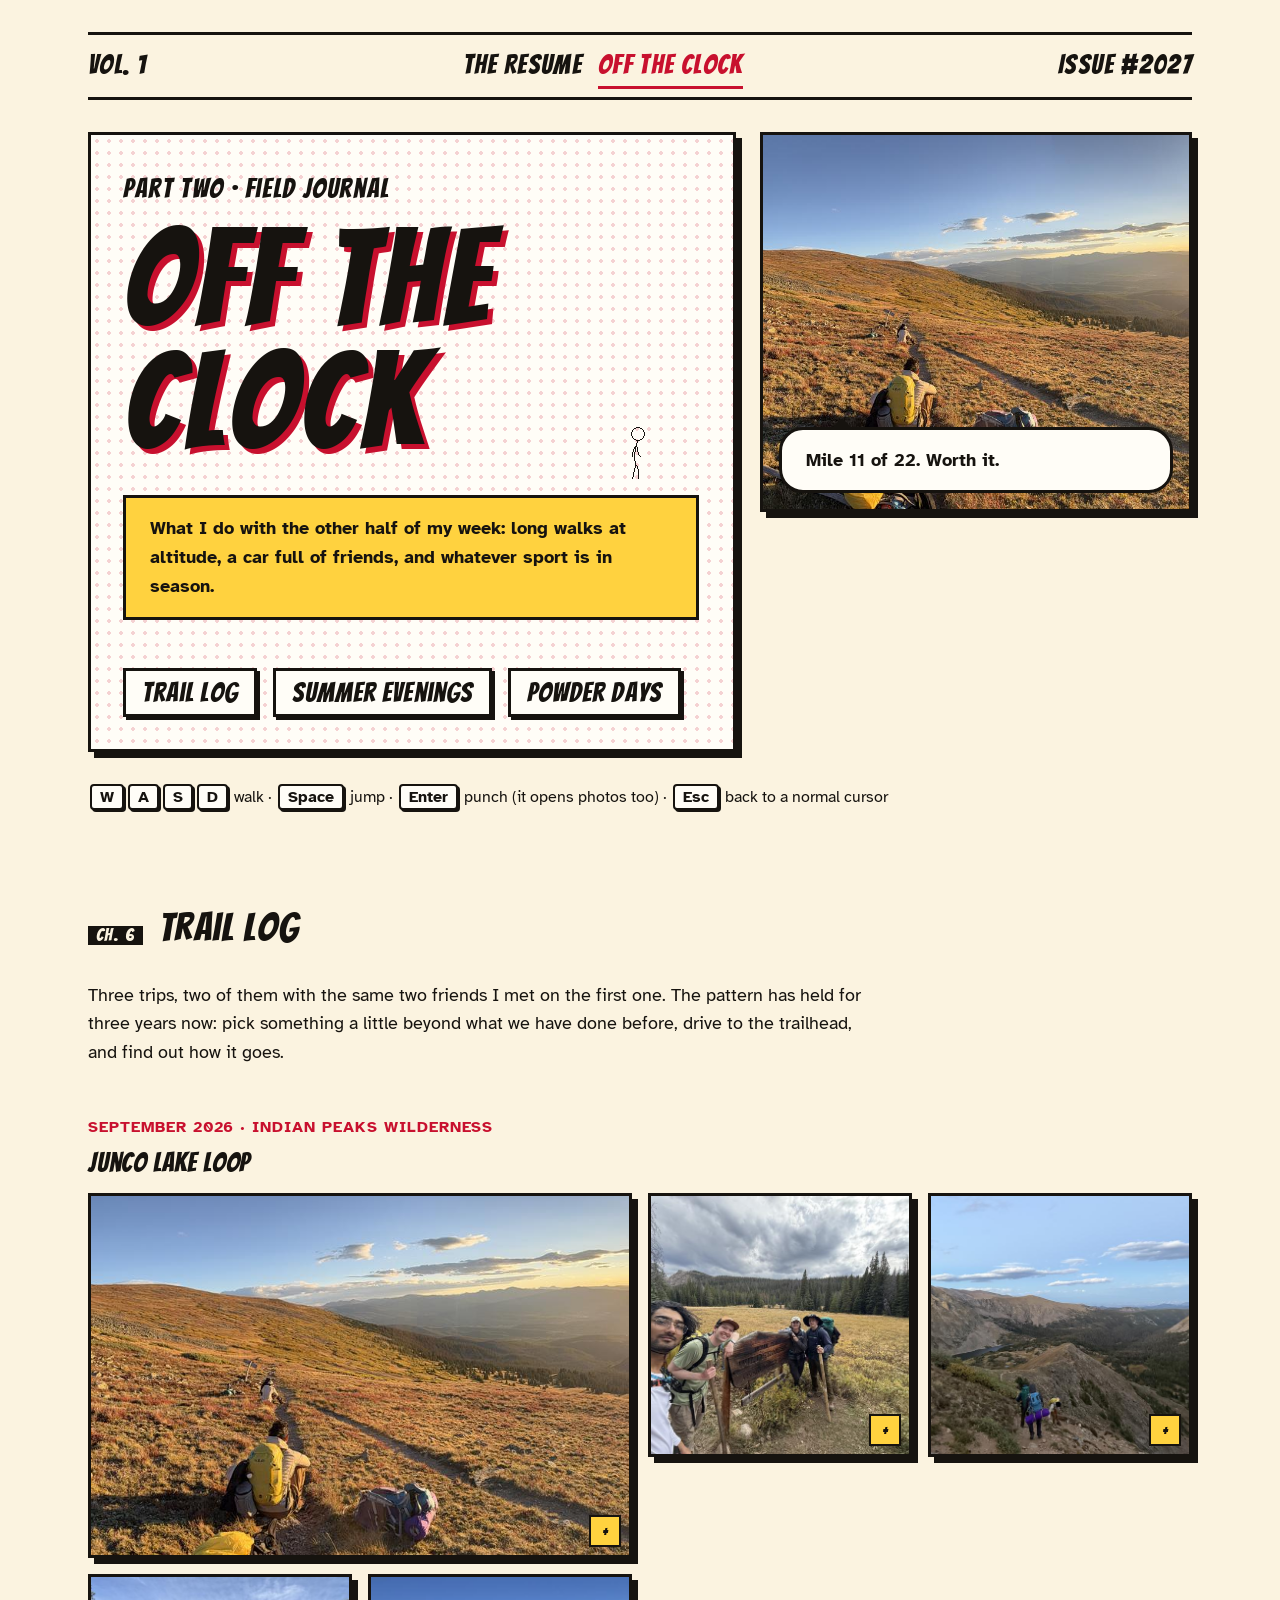
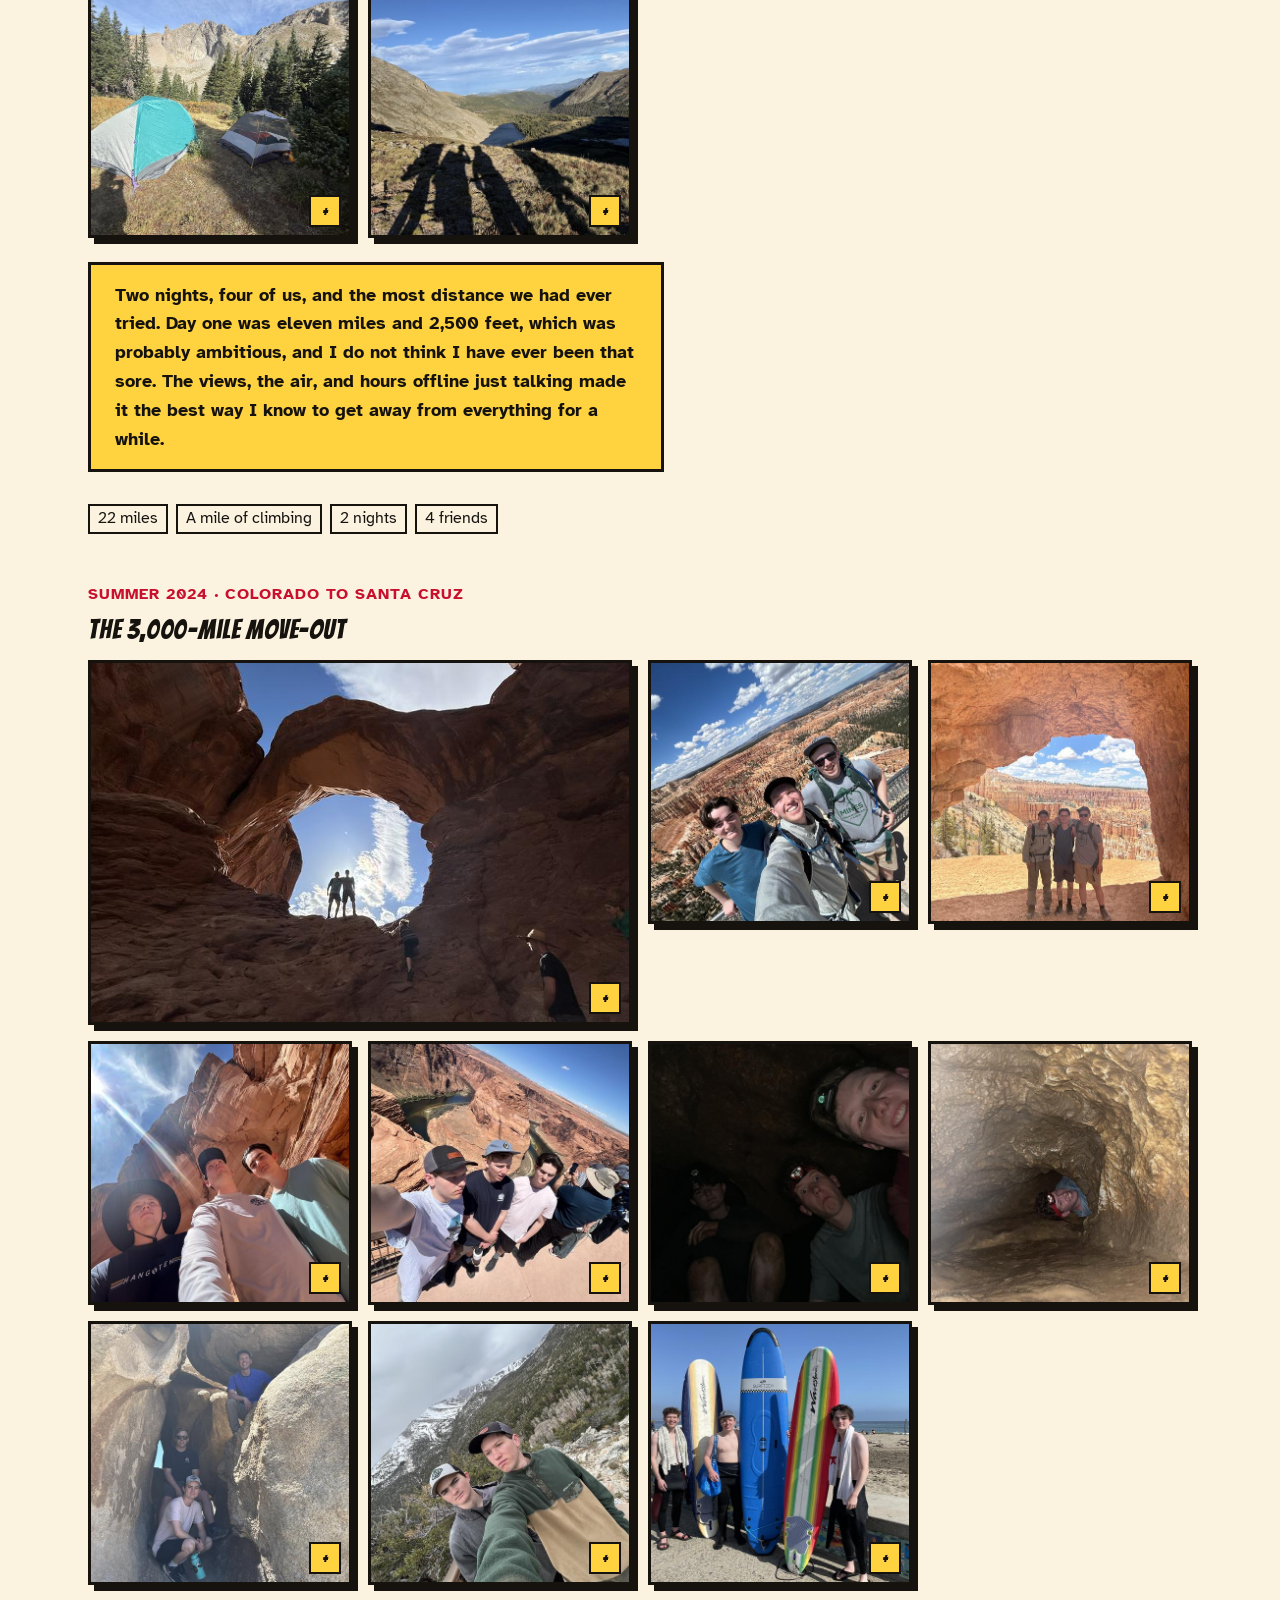
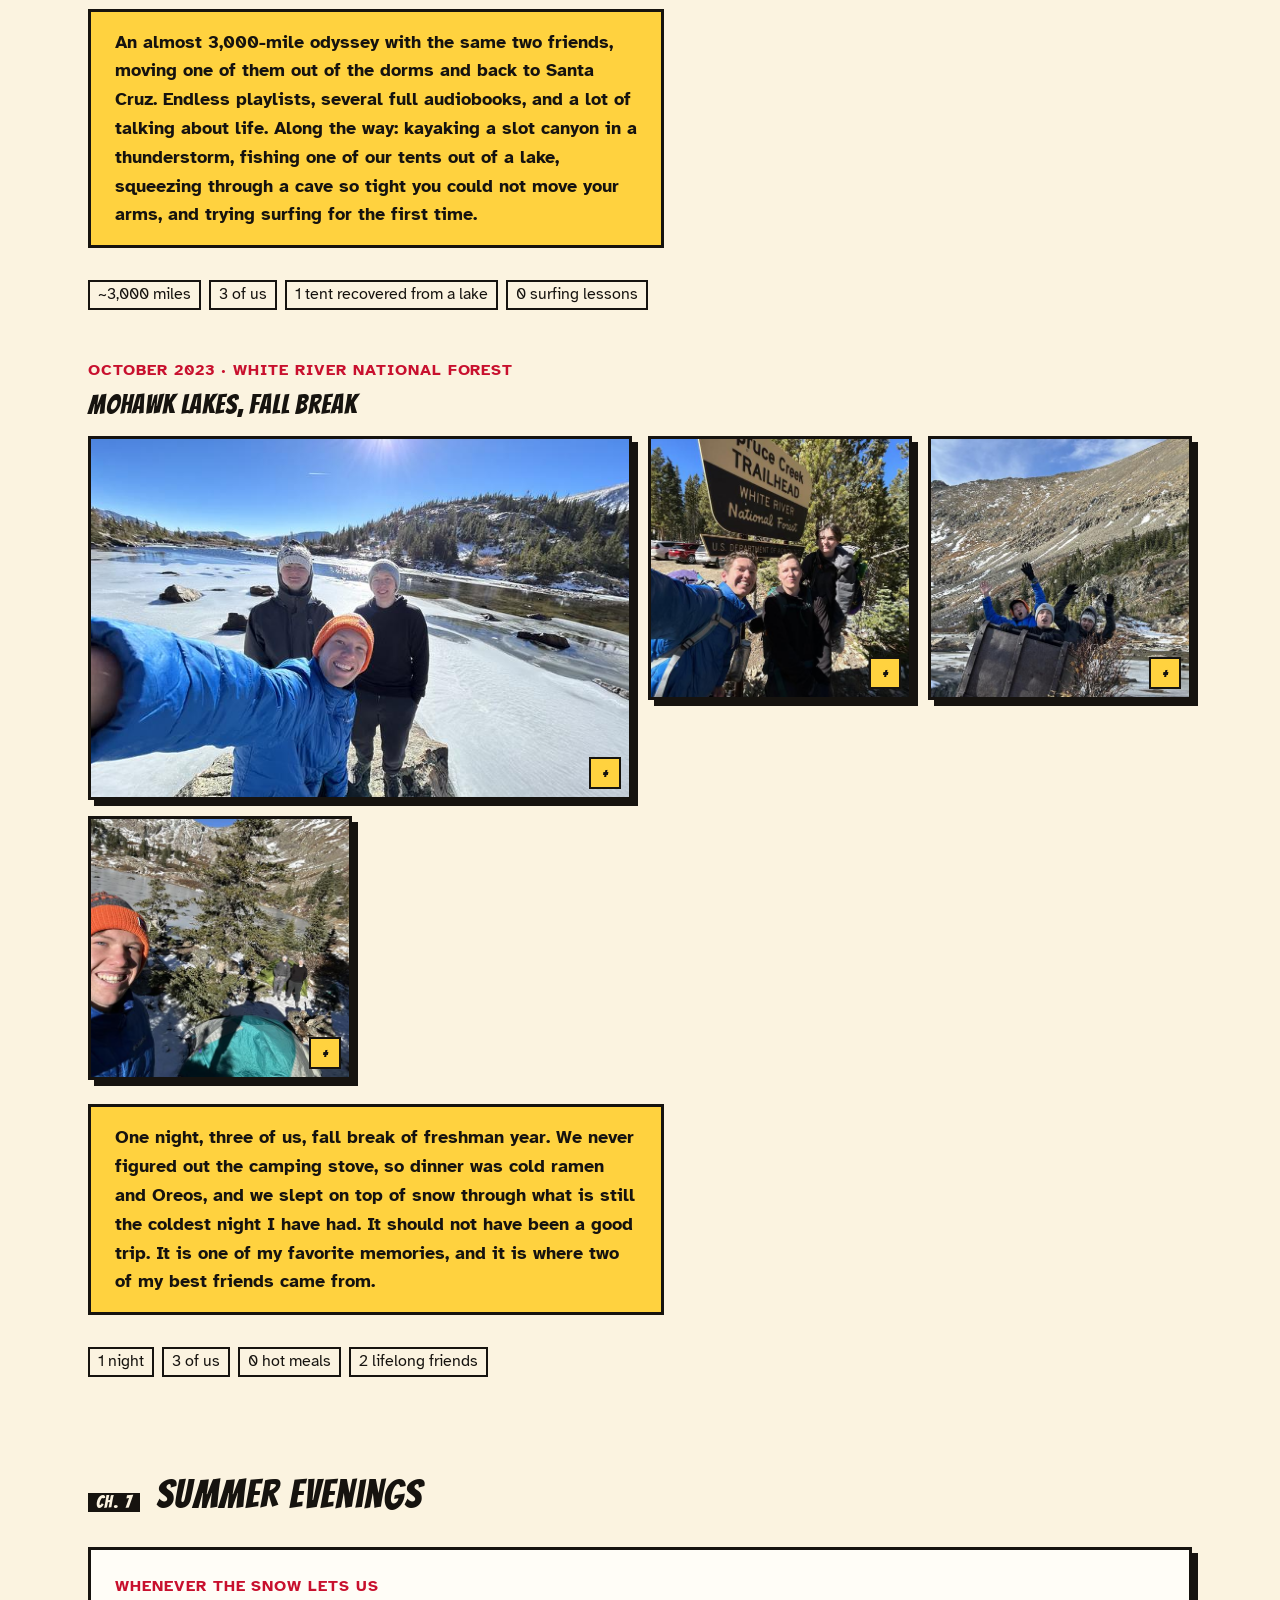
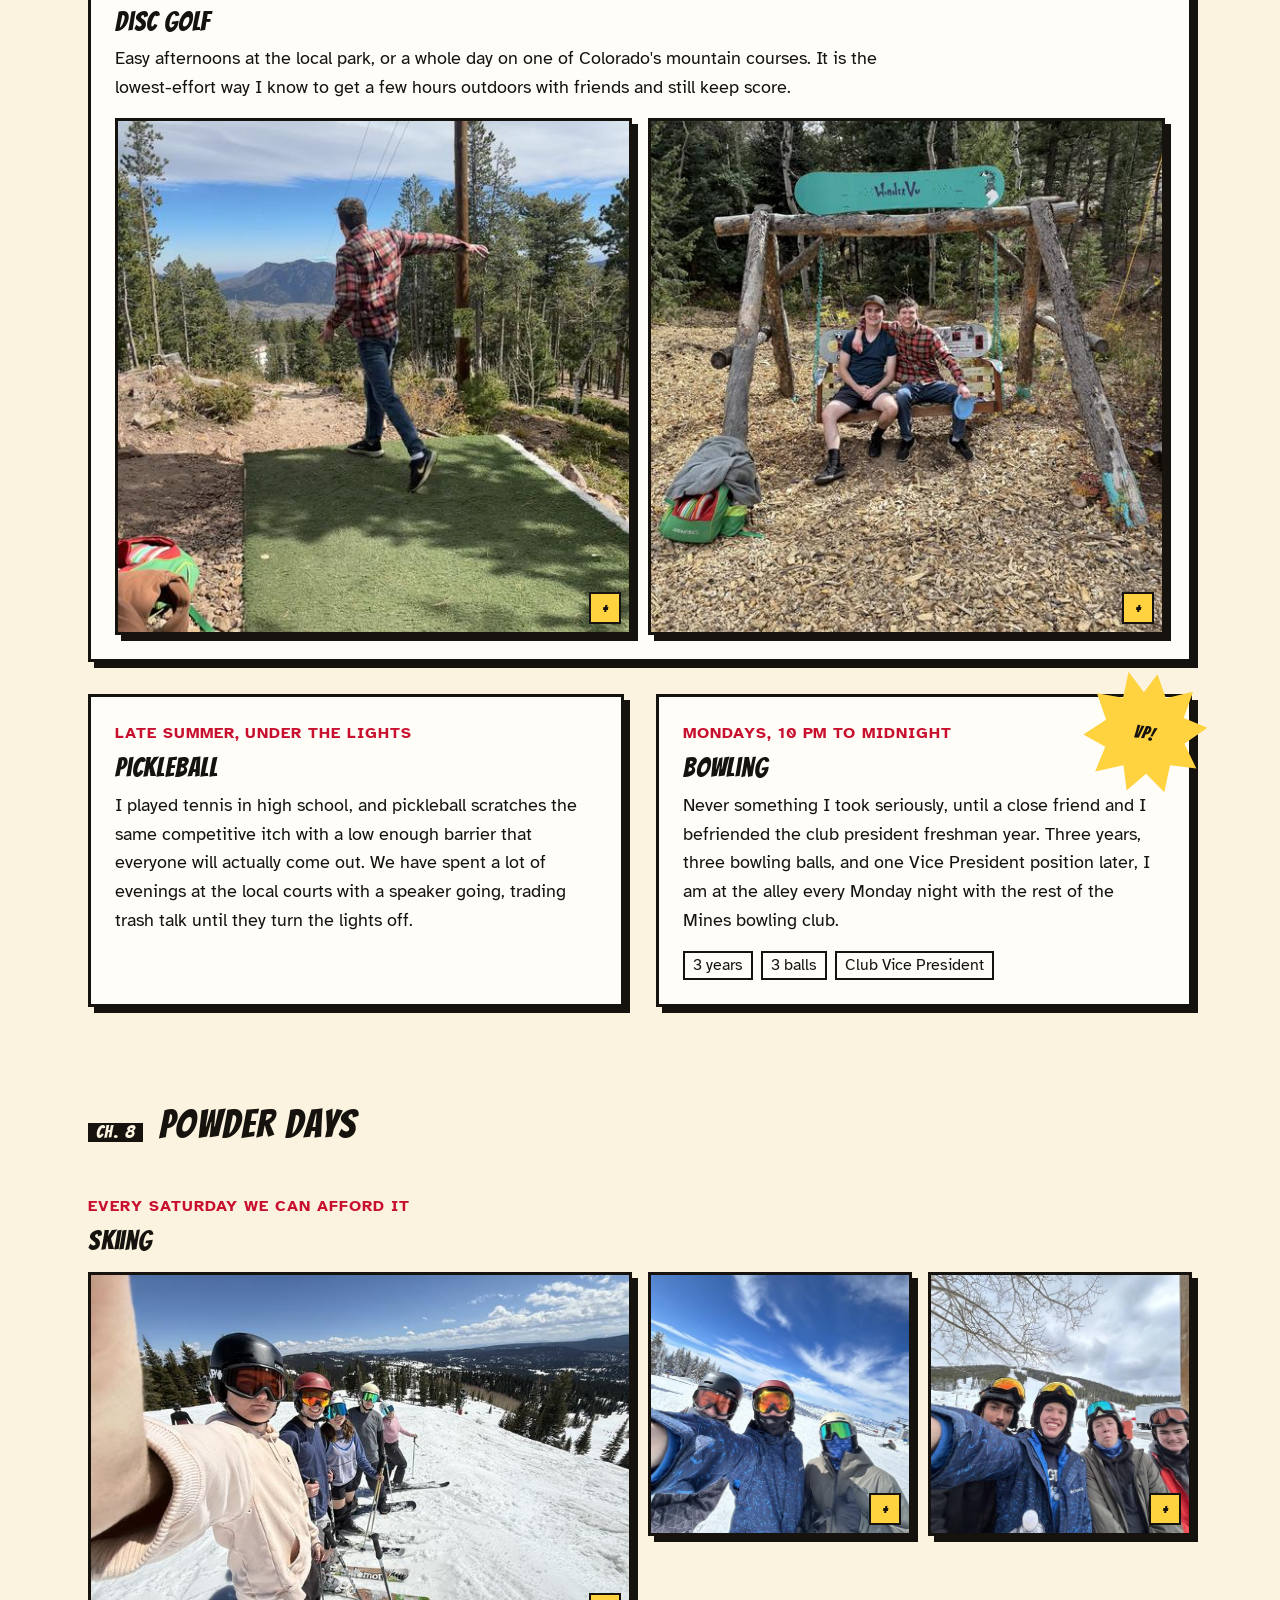
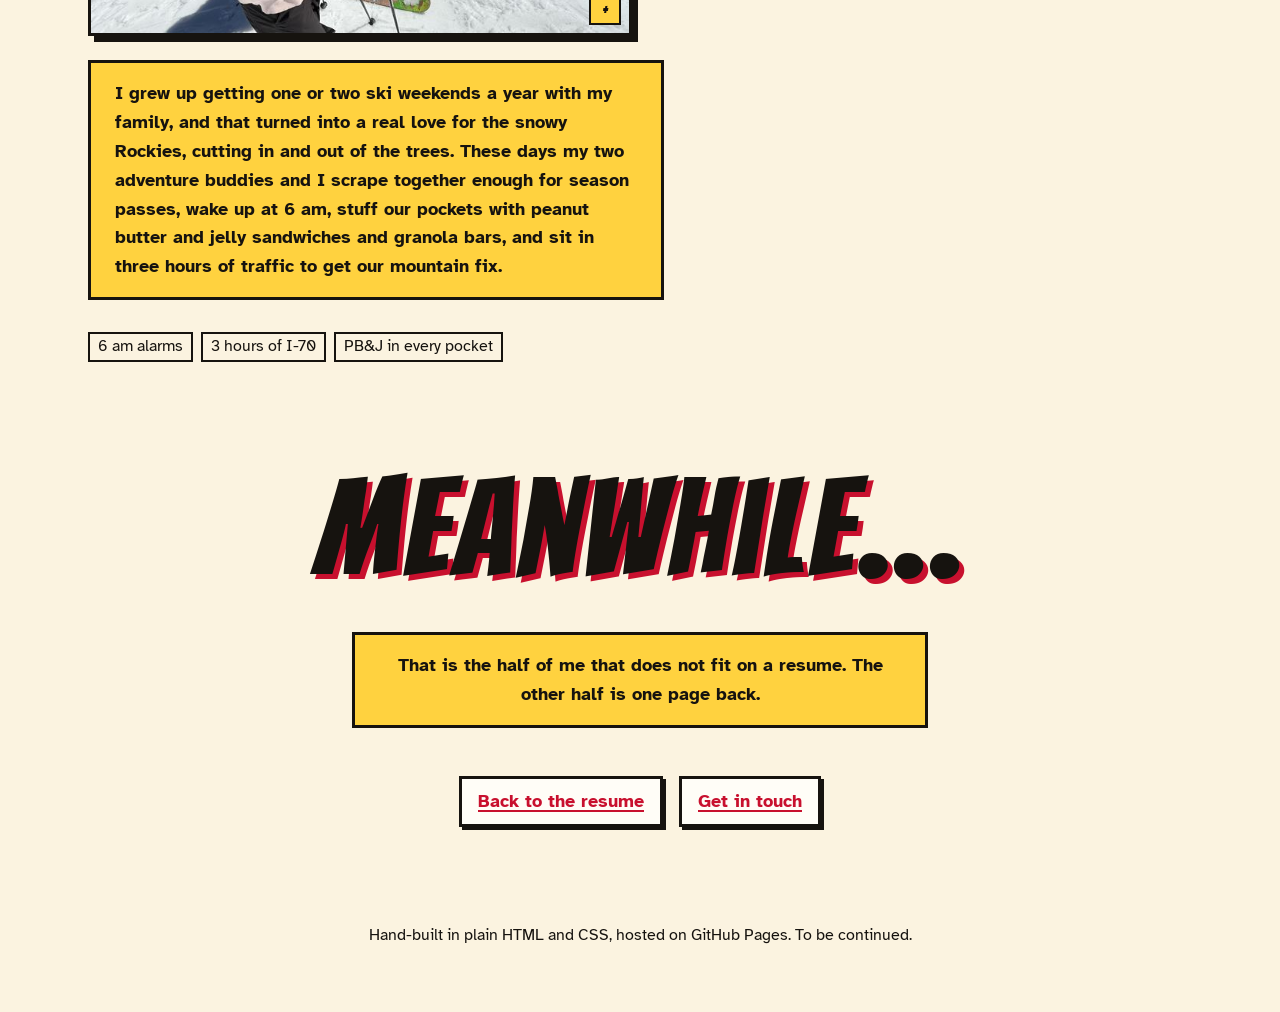
==== adventures.html @ d7478e72 "Add an Off the Clock page for the personal side of the site A second page, adventures.html, built fr" ====
<!doctype html>
<html lang="en">
<head>
  <meta charset="utf-8">
  <meta name="viewport" content="width=device-width, initial-scale=1">
  <title>Off the Clock - Alex McDonald</title>
  <meta name="description" content="The other half of Alex McDonald: backpacking in the Colorado high country, a 3000-mile roadtrip to California, disc golf, pickleball, bowling, and ski Saturdays.">
  <link rel="preconnect" href="https://fonts.googleapis.com">
  <link rel="preconnect" href="https://fonts.gstatic.com" crossorigin>
  <link rel="stylesheet" href="https://fonts.googleapis.com/css2?family=Atkinson+Hyperlegible:ital,wght@0,400;0,700;1,400&family=Bangers&display=swap">
  <link rel="stylesheet" href="style.css">
  <link rel="stylesheet" href="lightbox.css">
  <link rel="stylesheet" href="cursor.css">
</head>
<body>

  <a class="skip" href="#main">Skip to content</a>

  <header class="cover">
    <div class="cover-strip">
      <span>Vol. 1</span>
      <nav class="issue-nav" aria-label="Pages">
        <a href="index.html">The Resume</a>
        <a href="adventures.html" aria-current="page">Off the Clock</a>
      </nav>
      <span>Issue #2027</span>
    </div>

    <div class="cover-grid">
      <div class="panel cover-title halftone">
        <p class="kicker">Part Two &middot; Field Journal</p>
        <h1>Off the<br>Clock</h1>
        <p class="caption">
          What I do with the other half of my week: long walks at altitude,
          a car full of friends, and whatever sport is in season.
        </p>
        <nav aria-label="Sections">
          <ul class="toc">
            <li><a href="#trail-log">Trail Log</a></li>
            <li><a href="#summer">Summer Evenings</a></li>
            <li><a href="#winter">Powder Days</a></li>
          </ul>
        </nav>
      </div>

      <figure class="panel cover-photo natural">
        <img src="img/backpacking-2026/backpacking-sunset-thumb.jpg"
             srcset="img/backpacking-2026/backpacking-sunset-thumb.jpg 700w,
                     img/backpacking-2026/backpacking-sunset.jpg 1600w"
             sizes="(min-width: 52rem) 40vw, 92vw"
             width="700" height="615"
             alt="Backpacks and hikers resting on a golden tundra ridge at sunset, mountain ranges layered into the distance">
        <p class="bubble">Mile 11 of 22. Worth it.</p>
      </figure>
    </div>

    <p class="controls-hint">
      <kbd>W</kbd><kbd>A</kbd><kbd>S</kbd><kbd>D</kbd> walk &middot;
      <kbd>Space</kbd> jump &middot;
      <kbd>Enter</kbd> punch (it opens photos too) &middot;
      <kbd>Esc</kbd> back to a normal cursor
    </p>
  </header>

  <main id="main">

    <section class="chapter" id="trail-log" aria-labelledby="trail-h">
      <h2 id="trail-h"><span class="chapter-no">Ch. 6</span> Trail Log</h2>
      <div class="prose">
        <p>
          Three trips, two of them with the same two friends I met on the first one.
          The pattern has held for three years now: pick something a little beyond what
          we have done before, drive to the trailhead, and find out how it goes.
        </p>
      </div>

      <article class="spread">
        <div class="spread-head">
          <p class="tag">September 2026 &middot; Indian Peaks Wilderness</p>
          <h3>Junco Lake Loop</h3>
        </div>

        <ul class="strip">
          <li class="shot wide">
            <a class="shot-frame" href="img/backpacking-2026/backpacking-sunset.jpg"
               data-caption="Golden hour above treeline, packs off for the first time all day.">
              <img src="img/backpacking-2026/backpacking-sunset-thumb.jpg" width="700" height="615" loading="lazy" decoding="async"
                   alt="Backpacks and hikers resting on a golden tundra ridge at sunset, mountain ranges layered into the distance">
            </a>
          </li>
          <li class="shot">
            <a class="shot-frame" href="img/backpacking-2026/backpacking-sign.jpg"
               data-caption="The whole crew at the wilderness boundary, before the weather caught up with us.">
              <img src="img/backpacking-2026/backpacking-sign-thumb.jpg" width="700" height="525" loading="lazy" decoding="async"
                   alt="Four of us in backpacks grinning beside a wooden Indian Peaks Wilderness sign, a wide meadow and storm clouds behind">
            </a>
          </li>
          <li class="shot">
            <a class="shot-frame" href="img/backpacking-2026/backpacking-trail.jpg"
               data-caption="Dropping off the ridge toward camp, with the lake still a long way down.">
              <img src="img/backpacking-2026/backpacking-trail-thumb.jpg" width="700" height="525" loading="lazy" decoding="async"
                   alt="Three backpackers descending a rocky ridge trail high above a lake, valleys falling away on both sides">
            </a>
          </li>
          <li class="shot">
            <a class="shot-frame" href="img/backpacking-2026/backpacking-tent.jpg"
               data-caption="Camp under the crags. We got the stove working this time.">
              <img src="img/backpacking-2026/backpacking-tent-thumb.jpg" width="700" height="525" loading="lazy" decoding="async"
                   alt="Two tents pitched in a grassy clearing below a jagged granite peak">
            </a>
          </li>
          <li class="shot">
            <a class="shot-frame" href="img/backpacking-2026/backpacking-shadows.jpg"
               data-caption="Early light, long shadows, and a lake to walk around before breakfast.">
              <img src="img/backpacking-2026/backpacking-shadows-thumb.jpg" width="525" height="700" loading="lazy" decoding="async"
                   alt="Two long human shadows stretched across a tundra slope above an alpine lake under a clear blue sky">
            </a>
          </li>
        </ul>

        <p class="caption">
          Two nights, four of us, and the most distance we had ever tried. Day one was
          eleven miles and 2,500 feet, which was probably ambitious, and I do not think
          I have ever been that sore. The views, the air, and hours offline just talking
          made it the best way I know to get away from everything for a while.
        </p>

        <ul class="chips" aria-label="Trip stats">
          <li>22 miles</li><li>A mile of climbing</li><li>2 nights</li><li>4 friends</li>
        </ul>
      </article>

      <article class="spread">
        <div class="spread-head">
          <p class="tag">Summer 2024 &middot; Colorado to Santa Cruz</p>
          <h3>The 3,000-Mile Move-Out</h3>
        </div>

        <ul class="strip">
          <li class="shot wide">
            <a class="shot-frame" href="img/roadtrip-2024/arches.jpg"
               data-caption="Double Arch in Arches National Park, with two of us up in the window.">
              <img src="img/roadtrip-2024/arches-thumb.jpg" width="700" height="525" loading="lazy" decoding="async"
                   alt="Two silhouetted figures standing in the opening of Double Arch, framed by towering red sandstone">
            </a>
          </li>
          <li class="shot">
            <a class="shot-frame" href="img/roadtrip-2024/bryce-canyon.jpg"
               data-caption="The Bryce Canyon rim, hoodoos all the way to the horizon.">
              <img src="img/roadtrip-2024/bryce-canyon-thumb.jpg" width="525" height="700" loading="lazy" decoding="async"
                   alt="Three of us on the Bryce Canyon rim with orange hoodoos and a big cloudy sky behind">
            </a>
          </li>
          <li class="shot">
            <a class="shot-frame" href="img/roadtrip-2024/bryce-canyon-arch.jpg"
               data-caption="A natural window on the way down into the canyon.">
              <img src="img/roadtrip-2024/bryce-canyon-arch-thumb.jpg" width="525" height="700" loading="lazy" decoding="async"
                   alt="Three of us standing under a wide sandstone arch looking out over the hoodoos of Bryce Canyon">
            </a>
          </li>
          <li class="shot">
            <a class="shot-frame" href="img/roadtrip-2024/antelope-canyon.jpg"
               data-caption="Looking straight up out of a slot canyon near Page, Arizona.">
              <img src="img/roadtrip-2024/antelope-canyon-thumb.jpg" width="525" height="700" loading="lazy" decoding="async"
                   alt="Looking up at three of us standing between the narrow red sandstone walls of a slot canyon">
            </a>
          </li>
          <li class="shot">
            <a class="shot-frame" href="img/roadtrip-2024/horshoe-bend.jpg"
               data-caption="Horseshoe Bend. The Colorado River is a long way down.">
              <img src="img/roadtrip-2024/horshoe-bend-thumb.jpg" width="700" height="525" loading="lazy" decoding="async"
                   alt="Three of us at the Horseshoe Bend overlook with the Colorado River curving through red rock far below">
            </a>
          </li>
          <li class="shot">
            <a class="shot-frame" href="img/roadtrip-2024/caving.jpg"
               data-caption="Headlamps on, somewhere in the middle of the tight cave.">
              <img src="img/roadtrip-2024/caving-thumb.jpg" width="700" height="525" loading="lazy" decoding="async"
                   alt="Three of us in headlamps crouched together in a low, dark cave passage">
            </a>
          </li>
          <li class="shot">
            <a class="shot-frame" href="img/roadtrip-2024/caving-head.jpg"
               data-caption="The squeeze: arms pinned, wiggle forward, hope it opens up.">
              <img src="img/roadtrip-2024/caving-head-thumb.jpg" width="525" height="700" loading="lazy" decoding="async"
                   alt="A headlamp-lit face peering out of a narrow hole in a wet, sculpted limestone cave wall">
            </a>
          </li>
          <li class="shot">
            <a class="shot-frame" href="img/roadtrip-2024/joshua-tree.jpg"
               data-caption="Joshua Tree. We found a gap in the boulders and all four fit.">
              <img src="img/roadtrip-2024/joshua-tree-thumb.jpg" width="700" height="525" loading="lazy" decoding="async"
                   alt="Four of us wedged into a narrow gap between giant rounded granite boulders">
            </a>
          </li>
          <li class="shot">
            <a class="shot-frame" href="img/roadtrip-2024/great-basin.jpg"
               data-caption="Great Basin National Park in Nevada, considerably colder than advertised.">
              <img src="img/roadtrip-2024/great-basin-thumb.jpg" width="525" height="700" loading="lazy" decoding="async"
                   alt="Two of us in fleeces on a trail below a snow-streaked peak under heavy grey clouds">
            </a>
          </li>
          <li class="shot">
            <a class="shot-frame" href="img/roadtrip-2024/surfing.jpg"
               data-caption="First time on a surfboard, Santa Cruz. The boards won.">
              <img src="img/roadtrip-2024/surfing-thumb.jpg" width="700" height="525" loading="lazy" decoding="async"
                   alt="Three of us in wetsuits standing with rented surfboards on a Santa Cruz beach">
            </a>
          </li>
        </ul>

        <p class="caption">
          An almost 3,000-mile odyssey with the same two friends, moving one of them out
          of the dorms and back to Santa Cruz. Endless playlists, several full audiobooks,
          and a lot of talking about life. Along the way: kayaking a slot canyon in a
          thunderstorm, fishing one of our tents out of a lake, squeezing through a cave
          so tight you could not move your arms, and trying surfing for the first time.
        </p>

        <ul class="chips" aria-label="Trip stats">
          <li>~3,000 miles</li><li>3 of us</li><li>1 tent recovered from a lake</li><li>0 surfing lessons</li>
        </ul>
      </article>

      <article class="spread">
        <div class="spread-head">
          <p class="tag">October 2023 &middot; White River National Forest</p>
          <h3>Mohawk Lakes, Fall Break</h3>
        </div>

        <ul class="strip">
          <li class="shot wide">
            <a class="shot-frame" href="img/backpacking-2023/backpacking-frozen-lake.jpg"
               data-caption="The lake was already frozen. We were not really ready for that.">
              <img src="img/backpacking-2023/backpacking-frozen-lake-thumb.jpg" width="700" height="525" loading="lazy" decoding="async"
                   alt="Three of us in winter coats and beanies standing on a rock beside a frozen alpine lake in bright sun">
            </a>
          </li>
          <li class="shot">
            <a class="shot-frame" href="img/backpacking-2023/backpacking-sign-old.jpg"
               data-caption="Spruce Creek Trailhead, hour zero of the first trip.">
              <img src="img/backpacking-2023/backpacking-sign-old-thumb.jpg" width="700" height="525" loading="lazy" decoding="async"
                   alt="Three of us with packs under the Spruce Creek Trailhead sign in White River National Forest">
            </a>
          </li>
          <li class="shot">
            <a class="shot-frame" href="img/backpacking-2023/backpacking-minecart.jpg"
               data-caption="An old mining cart left on the hillside, too good to walk past.">
              <img src="img/backpacking-2023/backpacking-minecart-thumb.jpg" width="700" height="525" loading="lazy" decoding="async"
                   alt="Three of us piled into an old rusted mining cart with our arms in the air, a snow-dusted mountainside behind">
            </a>
          </li>
          <li class="shot">
            <a class="shot-frame" href="img/backpacking-2023/backpacking-tent-old.jpg"
               data-caption="Camp, pitched on snow. Coldest night of my life, and one of my favorite memories.">
              <img src="img/backpacking-2023/backpacking-tent-old-thumb.jpg" width="700" height="525" loading="lazy" decoding="async"
                   alt="Selfie above our green tent beside a partly frozen lake, two friends standing on the snowy shore">
            </a>
          </li>
        </ul>

        <p class="caption">
          One night, three of us, fall break of freshman year. We never figured out the
          camping stove, so dinner was cold ramen and Oreos, and we slept on top of snow
          through what is still the coldest night I have had. It should not have been a
          good trip. It is one of my favorite memories, and it is where two of my best
          friends came from.
        </p>

        <ul class="chips" aria-label="Trip stats">
          <li>1 night</li><li>3 of us</li><li>0 hot meals</li><li>2 lifelong friends</li>
        </ul>
      </article>
    </section>

    <section class="chapter" id="summer" aria-labelledby="summer-h">
      <h2 id="summer-h"><span class="chapter-no">Ch. 7</span> Summer Evenings</h2>

      <div class="panels">

        <article class="panel wide">
          <p class="tag">Whenever the snow lets us</p>
          <h3>Disc Golf</h3>
          <p>
            Easy afternoons at the local park, or a whole day on one of Colorado's
            mountain courses. It is the lowest-effort way I know to get a few hours
            outdoors with friends and still keep score.
          </p>
          <ul class="strip two">
            <li class="shot">
              <a class="shot-frame" href="img/disc-golf/disc-golf-throw.jpg"
                 data-caption="Teeing off at a mountain course with the whole valley in front of you.">
                <img src="img/disc-golf/disc-golf-throw-thumb.jpg" width="525" height="700" loading="lazy" decoding="async"
                     alt="Mid-throw on a mountain disc golf tee pad, pines and a distant peak beyond">
              </a>
            </li>
            <li class="shot">
              <a class="shot-frame" href="img/disc-golf/disc-golf-cam.jpg"
                 data-caption="The swing at Wander Vu, which is an excellent place to lose a disc.">
                <img src="img/disc-golf/disc-golf-cam-thumb.jpg" width="525" height="700" loading="lazy" decoding="async"
                     alt="Two of us sitting on a log swing under a snowboard sign reading Wander Vu, discs in hand">
              </a>
            </li>
          </ul>
        </article>

        <article class="panel">
          <p class="tag">Late summer, under the lights</p>
          <h3>Pickleball</h3>
          <p>
            I played tennis in high school, and pickleball scratches the same competitive
            itch with a low enough barrier that everyone will actually come out. We have
            spent a lot of evenings at the local courts with a speaker going, trading trash
            talk until they turn the lights off.
          </p>
        </article>

        <article class="panel">
          <span class="burst" aria-hidden="true">VP!</span>
          <p class="tag">Mondays, 10 pm to midnight</p>
          <h3>Bowling</h3>
          <p>
            Never something I took seriously, until a close friend and I befriended the
            club president freshman year. Three years, three bowling balls, and one Vice
            President position later, I am at the alley every Monday night with the rest
            of the Mines bowling club.
          </p>
          <ul class="chips" aria-label="Bowling stats">
            <li>3 years</li><li>3 balls</li><li>Club Vice President</li>
          </ul>
        </article>

      </div>
    </section>

    <section class="chapter" id="winter" aria-labelledby="winter-h">
      <h2 id="winter-h"><span class="chapter-no">Ch. 8</span> Powder Days</h2>

      <article class="spread">
        <div class="spread-head">
          <p class="tag">Every Saturday we can afford it</p>
          <h3>Skiing</h3>
        </div>

        <ul class="strip">
          <li class="shot wide">
            <a class="shot-frame" href="img/skiing/skiing-steamboat.jpg"
               data-caption="Steamboat, top of the mountain, everyone still upright.">
              <img src="img/skiing/skiing-steamboat-thumb.jpg" width="700" height="525" loading="lazy" decoding="async"
                   alt="Six of us lined up on skis and snowboards at the top of a wide sunlit slope at Steamboat">
            </a>
          </li>
          <li class="shot">
            <a class="shot-frame" href="img/skiing/skiing-helmets.jpg"
               data-caption="Bluebird day, goggles down, nothing to complain about.">
              <img src="img/skiing/skiing-helmets-thumb.jpg" width="700" height="525" loading="lazy" decoding="async"
                   alt="Three of us in helmets and goggles at the top of a run under a bright blue sky">
            </a>
          </li>
          <li class="shot">
            <a class="shot-frame" href="img/skiing/skiing.jpg"
               data-caption="Base area, grey sky, three hours of I-70 already behind us.">
              <img src="img/skiing/skiing-thumb.jpg" width="700" height="525" loading="lazy" decoding="async"
                   alt="Four of us in helmets and goggles at the base of the mountain on an overcast day">
            </a>
          </li>
        </ul>

        <p class="caption">
          I grew up getting one or two ski weekends a year with my family, and that turned
          into a real love for the snowy Rockies, cutting in and out of the trees. These
          days my two adventure buddies and I scrape together enough for season passes,
          wake up at 6 am, stuff our pockets with peanut butter and jelly sandwiches and
          granola bars, and sit in three hours of traffic to get our mountain fix.
        </p>

        <ul class="chips" aria-label="Skiing stats">
          <li>6 am alarms</li><li>3 hours of I-70</li><li>PB&amp;J in every pocket</li>
        </ul>
      </article>
    </section>

    <section class="chapter finale" aria-labelledby="back-h">
      <h2 id="back-h">Meanwhile&hellip;</h2>
      <p class="caption">
        That is the half of me that does not fit on a resume. The other half is
        one page back.
      </p>
      <ul class="contact">
        <li><a href="index.html">Back to the resume</a></li>
        <li><a href="index.html#contact">Get in touch</a></li>
      </ul>
    </section>

  </main>

  <footer class="colophon">
    <p>Hand-built in plain HTML and CSS, hosted on GitHub Pages. To be continued.</p>
  </footer>

  <script src="lightbox.js" defer></script>
  <script src="cursor.js" defer></script>

</body>
</html>
---- style.css ----
/* Comic-book issue with game-flavored chapter names.
   Two typefaces: Bangers (display) and Atkinson Hyperlegible (body).
   Palette: paper, ink, one red accent, plus caption yellow for narration boxes.
   Spacing only from 8/16/24/32/48/64/96px. */

:root {
  color-scheme: light dark;

  --paper: #fbf3e0;
  --panel: #fffdf7;
  --ink: #16130f;
  --accent: #c8102e;
  --caption: #ffd23f;
  --caption-ink: #16130f;
  --dot: rgb(200 16 46 / 0.18);

  --display: "Bangers", "Impact", sans-serif;
  --body: "Atkinson Hyperlegible", system-ui, "Segoe UI", sans-serif;

  /* Type scale, ratio 1.5 from an 18px base. */
  --fs-sm: 1rem;
  --fs-base: 1.125rem;
  --fs-h3: 1.6875rem;
  --fs-h2: 2.53rem;
  --fs-h1: clamp(3.8rem, 13vw, 8.5rem);

  --stroke: 3px solid var(--ink);
  --drop: 6px 6px 0 var(--ink);
}

@media (prefers-color-scheme: dark) {
  :root {
    --paper: #15131a;
    --panel: #201d27;
    --ink: #f4ecd8;
    --accent: #ff7a6b;
    --dot: rgb(255 122 107 / 0.16);
  }
}

*,
*::before,
*::after {
  box-sizing: border-box;
}

body {
  margin: 0;
  background: var(--paper);
  color: var(--ink);
  font-family: var(--body);
  font-size: var(--fs-base);
  line-height: 1.6;

  /* The stickman is tinted from this, so it always matches the ink. */
  --stickman-ink: var(--ink);
}

img {
  display: block;
  max-width: 100%;
  height: auto;
}

a {
  color: var(--accent);
  text-underline-offset: 3px;
  text-decoration-thickness: 2px;
}

a:hover {
  text-decoration-thickness: 4px;
}

:focus-visible {
  outline: 3px solid var(--accent);
  outline-offset: 3px;
}

h1, h2, h3 {
  font-family: var(--display);
  font-weight: 400;
  letter-spacing: 0.03em;
  line-height: 1.05;
  margin: 0;
}

p {
  margin: 0 0 16px;
}

.skip {
  position: absolute;
  left: 16px;
  top: -64px;
  padding: 8px 16px;
  background: var(--caption);
  color: var(--caption-ink);
  border: var(--stroke);
  z-index: 10;
}

.skip:focus {
  top: 16px;
}

/* ---------- Page frame ---------- */

.cover,
main,
.colophon {
  max-width: 72rem;
  margin: 0 auto;
  padding: 0 24px;
}

/* ---------- Shared comic pieces ---------- */

.panel {
  position: relative;
  background: var(--panel);
  border: var(--stroke);
  box-shadow: var(--drop);
  padding: 24px;
}

.panel > :last-child {
  margin-bottom: 0;
}

.halftone {
  background-image: radial-gradient(var(--dot) 1.6px, transparent 1.8px);
  background-size: 12px 12px;
}

/* Narration box: always yellow with dark text, in both themes. */
.caption {
  display: inline-block;
  max-width: 48ch;
  background: var(--caption);
  color: var(--caption-ink);
  border: var(--stroke);
  padding: 16px 24px;
  font-weight: 700;
}

.tag {
  font-size: var(--fs-sm);
  font-weight: 700;
  text-transform: uppercase;
  letter-spacing: 0.06em;
  color: var(--accent);
  margin-bottom: 8px;
}

.org {
  font-style: italic;
}

/* ---------- Cover ---------- */

.cover {
  padding-top: 32px;
}

.cover-strip {
  display: flex;
  flex-wrap: wrap;
  justify-content: space-between;
  gap: 8px 24px;
  border-block: var(--stroke);
  padding: 8px 0;
  margin-bottom: 32px;
  font-family: var(--display);
  font-size: var(--fs-h3);
  letter-spacing: 0.05em;
}

/* The masthead doubles as the nav between the two pages of the issue. */
.issue-nav {
  display: flex;
  flex-wrap: wrap;
  gap: 8px 16px;
}

.issue-nav a {
  color: var(--ink);
  text-decoration: none;
  border-bottom: 3px solid transparent;
}

.issue-nav a:hover {
  border-bottom-color: var(--accent);
}

/* The page you are on is the one in red, so the strip always says where
   you are as well as where you can go. */
.issue-nav a[aria-current="page"] {
  color: var(--accent);
  border-bottom-color: var(--accent);
}

.cover-grid {
  display: grid;
  gap: 24px;
}

@media (min-width: 52rem) {
  .cover-grid {
    grid-template-columns: 3fr 2fr;
  }
}

.cover-title {
  padding: 32px;
}

.kicker {
  font-family: var(--display);
  font-size: var(--fs-h3);
  letter-spacing: 0.06em;
  margin-bottom: 8px;
}

h1 {
  font-size: var(--fs-h1);
  line-height: 0.9;
  margin-bottom: 32px;
  text-shadow: 5px 5px 0 var(--accent);
}

.toc {
  list-style: none;
  padding: 0;
  margin: 32px 0 0;
  display: flex;
  flex-wrap: wrap;
  gap: 16px;
}

.toc a {
  display: inline-block;
  padding: 8px 16px;
  background: var(--panel);
  color: var(--ink);
  border: var(--stroke);
  box-shadow: 3px 3px 0 var(--ink);
  font-family: var(--display);
  font-size: var(--fs-h3);
  letter-spacing: 0.04em;
  line-height: 1;
  text-decoration: none;
}

.toc a:hover {
  background: var(--caption);
  color: var(--caption-ink);
}

.cover-photo {
  margin: 0;
  padding: 0;
  overflow: visible;
}

.cover-photo img {
  width: 100%;
  height: 100%;
  object-fit: cover;
  object-position: 50% 30%;
}

/* The headshot is portrait, so cropping it to the height of the title
   panel next to it works. A landscape cover photo would be sliced into
   a narrow strip instead, so that one keeps its own shape and the panel
   ends wherever the photo ends. */
.cover-photo.natural {
  align-self: start;
}

.cover-photo.natural img {
  height: auto;
  object-fit: fill;
}

.bubble {
  position: absolute;
  left: 16px;
  right: 16px;
  bottom: 16px;
  margin: 0;
  background: var(--panel);
  border: var(--stroke);
  border-radius: 24px;
  padding: 16px 24px;
  font-weight: 700;
}

/* Tail of the speech bubble, pointing up at the face. */
.bubble::before {
  content: "";
  position: absolute;
  top: -24px;
  left: 48px;
  border: 12px solid transparent;
  border-bottom-color: var(--ink);
}

.controls-hint {
  display: none;
  margin: 32px 0 0;
  font-size: var(--fs-sm);
}

/* cursor.js adds this class only while the stickman is running. */
html.stickman-active .controls-hint {
  display: block;
}

.bubble-walk {
  display: none;
}

html.stickman-active .bubble-walk {
  display: inline;
}

.off-hint {
  display: none;
}

/* Same conditions cursor.js checks before it starts. Outside them Escape
   does nothing, so the hint would be a false promise. */
@media (pointer: fine) and (prefers-reduced-motion: no-preference) {
  html:not(.stickman-active) .off-hint {
    display: inline;
  }
}

kbd {
  display: inline-block;
  font-family: var(--body);
  font-weight: 700;
  font-size: var(--fs-sm);
  line-height: 1.4;
  padding: 0 8px;
  margin: 0 2px;
  background: var(--panel);
  border: 2px solid var(--ink);
  border-radius: 4px;
  box-shadow: 2px 2px 0 var(--ink);
}

/* ---------- Chapters ---------- */

.chapter {
  padding-top: 96px;
}

h2 {
  font-size: var(--fs-h2);
  margin-bottom: 32px;
  display: flex;
  flex-wrap: wrap;
  align-items: baseline;
  gap: 8px 16px;
}

.chapter-no {
  font-size: var(--fs-base);
  letter-spacing: 0.08em;
  color: var(--paper);
  background: var(--ink);
  padding: 0 8px;
}

h3 {
  font-size: var(--fs-h3);
  margin-bottom: 8px;
}

.prose {
  max-width: 65ch;
}

/* ---------- Quest log panels ---------- */

.panels {
  display: grid;
  gap: 32px;
  grid-template-columns: repeat(auto-fit, minmax(min(100%, 24rem), 1fr));
}

.panels .wide {
  grid-column: 1 / -1;
}

.panels .wide p {
  max-width: 65ch;
}

.chips {
  list-style: none;
  padding: 0;
  margin: 16px 0 0;
  display: flex;
  flex-wrap: wrap;
  gap: 8px;
}

.chips li {
  font-size: var(--fs-sm);
  border: 2px solid var(--ink);
  padding: 0 8px;
}

/* Algo-Bowl win. The only starburst on the page. */
.burst {
  position: absolute;
  top: -24px;
  right: -16px;
  width: 120px;
  height: 120px;
  display: grid;
  place-items: center;
  background: var(--caption);
  color: var(--caption-ink);
  font-family: var(--display);
  font-size: var(--fs-base);
  letter-spacing: 0.04em;
  transform: rotate(12deg);
  clip-path: polygon(
    50% 0%, 61% 18%, 82% 8%, 79% 31%, 100% 35%, 84% 52%, 98% 70%,
    76% 72%, 76% 95%, 58% 83%, 45% 100%, 38% 80%, 16% 90%, 20% 68%,
    0% 62%, 16% 46%, 4% 26%, 26% 25%, 26% 3%, 42% 17%
  );
}

/* ---------- Photo spreads (adventures.html) ----------
   One trip per spread: a heading, a grid of panels, then the narration
   box under it, the way a comic page reads top to bottom. */

.spread {
  margin-top: 48px;
}

.spread-head {
  margin-bottom: 16px;
}

.strip {
  list-style: none;
  margin: 0 0 24px;
  padding: 0;
  display: grid;
  gap: 16px;
  grid-template-columns: repeat(2, 1fr);
}

@media (min-width: 40rem) {
  .strip {
    grid-template-columns: repeat(3, 1fr);
  }
}

@media (min-width: 64rem) {
  .strip {
    grid-template-columns: repeat(4, 1fr);
  }
}

/* A two-photo strip inside a panel never wants three or four columns. */
.strip.two {
  grid-template-columns: repeat(2, 1fr);
}

.shot.wide {
  grid-column: span 2;
}

.shot-frame {
  display: block;
  position: relative;
  border: var(--stroke);
  box-shadow: var(--drop);
  background: var(--panel);
  line-height: 0;
}

/* Square panels for the regular tiles and a wider one for the hero, so
   the grid keeps its lines whether the source photo is portrait or
   landscape. object-fit does the cropping. */
.shot-frame img {
  width: 100%;
  height: 100%;
  aspect-ratio: 1;
  object-fit: cover;
}

.shot.wide .shot-frame img {
  aspect-ratio: 3 / 2;
}

.shot-frame:hover {
  box-shadow: 9px 9px 0 var(--accent);
}

@media (prefers-reduced-motion: no-preference) {
  .shot-frame {
    transition: box-shadow 120ms ease-out, translate 120ms ease-out;
  }

  .shot-frame:hover {
    translate: -3px -3px;
  }
}

/* ---------- Timeline ---------- */

.subhead {
  margin: 48px 0 16px;
}

.subhead:first-of-type {
  margin-top: 0;
}

.timeline {
  list-style: none;
  margin: 0;
  padding: 0 0 0 32px;
  border-left: 3px dashed var(--ink);
  max-width: 65ch;
}

.timeline li {
  position: relative;
  padding-bottom: 24px;
}

.timeline li::before {
  content: "";
  position: absolute;
  left: -43px;
  top: 6px;
  width: 16px;
  height: 16px;
  background: var(--accent);
  border: 3px solid var(--ink);
}

.timeline p {
  margin-bottom: 8px;
}

.when {
  font-size: var(--fs-sm);
  font-weight: 700;
  text-transform: uppercase;
  letter-spacing: 0.06em;
  color: var(--accent);
  margin-bottom: 0;
}

.role {
  font-weight: 700;
}

.role span {
  font-weight: 400;
  font-style: italic;
}

.role span::before {
  content: " · ";
  font-style: normal;
}

/* ---------- Inventory ---------- */

.inventory {
  display: grid;
  gap: 24px;
  grid-template-columns: repeat(auto-fit, minmax(min(100%, 19rem), 1fr));
  margin: 0;
}

.slot {
  border: var(--stroke);
  box-shadow: var(--drop);
  background: var(--panel);
  padding: 16px 24px;
}

.slot dt {
  font-family: var(--display);
  font-size: var(--fs-h3);
  letter-spacing: 0.04em;
  line-height: 1.2;
  margin-bottom: 8px;
}

.slot dd {
  margin: 0;
}

/* ---------- Contact ---------- */

.finale {
  text-align: center;
}

.finale h2 {
  justify-content: center;
  font-size: var(--fs-h1);
  text-shadow: 5px 5px 0 var(--accent);
}

.contact {
  list-style: none;
  padding: 0;
  margin: 32px 0 0;
  display: flex;
  flex-wrap: wrap;
  justify-content: center;
  gap: 16px;
}

.contact a {
  display: inline-block;
  padding: 8px 16px;
  border: var(--stroke);
  box-shadow: 3px 3px 0 var(--ink);
  background: var(--panel);
  font-weight: 700;
  overflow-wrap: anywhere;
}

.next-issue {
  margin: 32px 0 0;
  font-size: var(--fs-sm);
}

.colophon {
  padding-top: 96px;
  padding-bottom: 48px;
  text-align: center;
  font-size: var(--fs-sm);
}

/* ---------- Small screens ---------- */

@media (max-width: 30rem) {
  .panel,
  .cover-title {
    padding: 16px;
  }

  .chapter {
    padding-top: 64px;
  }

  .burst {
    right: -8px;
    width: 88px;
    height: 88px;
  }
}
---- cursor.css ----
/* Stickman custom cursor.
   Self-contained: deleting this file and cursor.js removes the feature
   entirely, and style.css never needs to know it existed. */

/* The class is added by cursor.js only after it has successfully
   initialised, so a script error or a blocked script leaves the normal
   arrow rather than no cursor at all.

   The descendant selector is not optional. `cursor` does inherit, but UA
   stylesheets set `cursor: pointer` on a:any-link and `cursor: text` on
   text inputs and textareas, and a UA rule on the element beats a value
   inherited from an ancestor. Without this, the native pointer reappears
   on exactly the links, buttons, and inputs a real page is made of. */
html.stickman-active,
html.stickman-active * {
  cursor: none !important;
}

#stickman {
  position: fixed;
  left: 0;
  top: 0;
  width: 64px;
  height: 64px;

  /* Never hit-tests itself, so elementFromPoint at the hotspot returns
     the page underneath rather than the cursor. */
  pointer-events: none;

  z-index: 2147483647;
  will-change: transform;

  /* cursor.js overwrites these every frame. The values here are only what
     shows in the instant before the first frame runs. */
  --stickman-sheet: url("StickmanPack/Idle/Thin.png");
  --stickman-sheet-size: 384px 64px;
  --stickman-frame: 0px 0px;

  /* The sheets are one flat opaque shape on transparent pixels, so masking
     by alpha and filling with a colour lets the figure follow the page's
     text colour. style.css sets `color-scheme: light dark`, which flips
     that colour with the OS theme, so a hard-coded black stickman would
     disappear on a dark background. */
  background-color: var(--stickman-ink, currentColor);

  -webkit-mask-image: var(--stickman-sheet);
          mask-image: var(--stickman-sheet);
  -webkit-mask-size: var(--stickman-sheet-size);
          mask-size: var(--stickman-sheet-size);
  -webkit-mask-position: var(--stickman-frame);
          mask-position: var(--stickman-frame);

  /* The default is `repeat`. No frame offset in this feature currently
     tiles into the visible 64x64 box, so this fixes nothing today; it is
     here so that changing a sheet or the display size cannot introduce a
     second copy of the figure at the edge. */
  -webkit-mask-repeat: no-repeat;
          mask-repeat: no-repeat;
}

/* No prefers-reduced-motion block on purpose. cursor.js bails out before
   creating #stickman or adding .stickman-active, so a rule targeting
   either of them could never match. Reduced motion is handled in JS. */
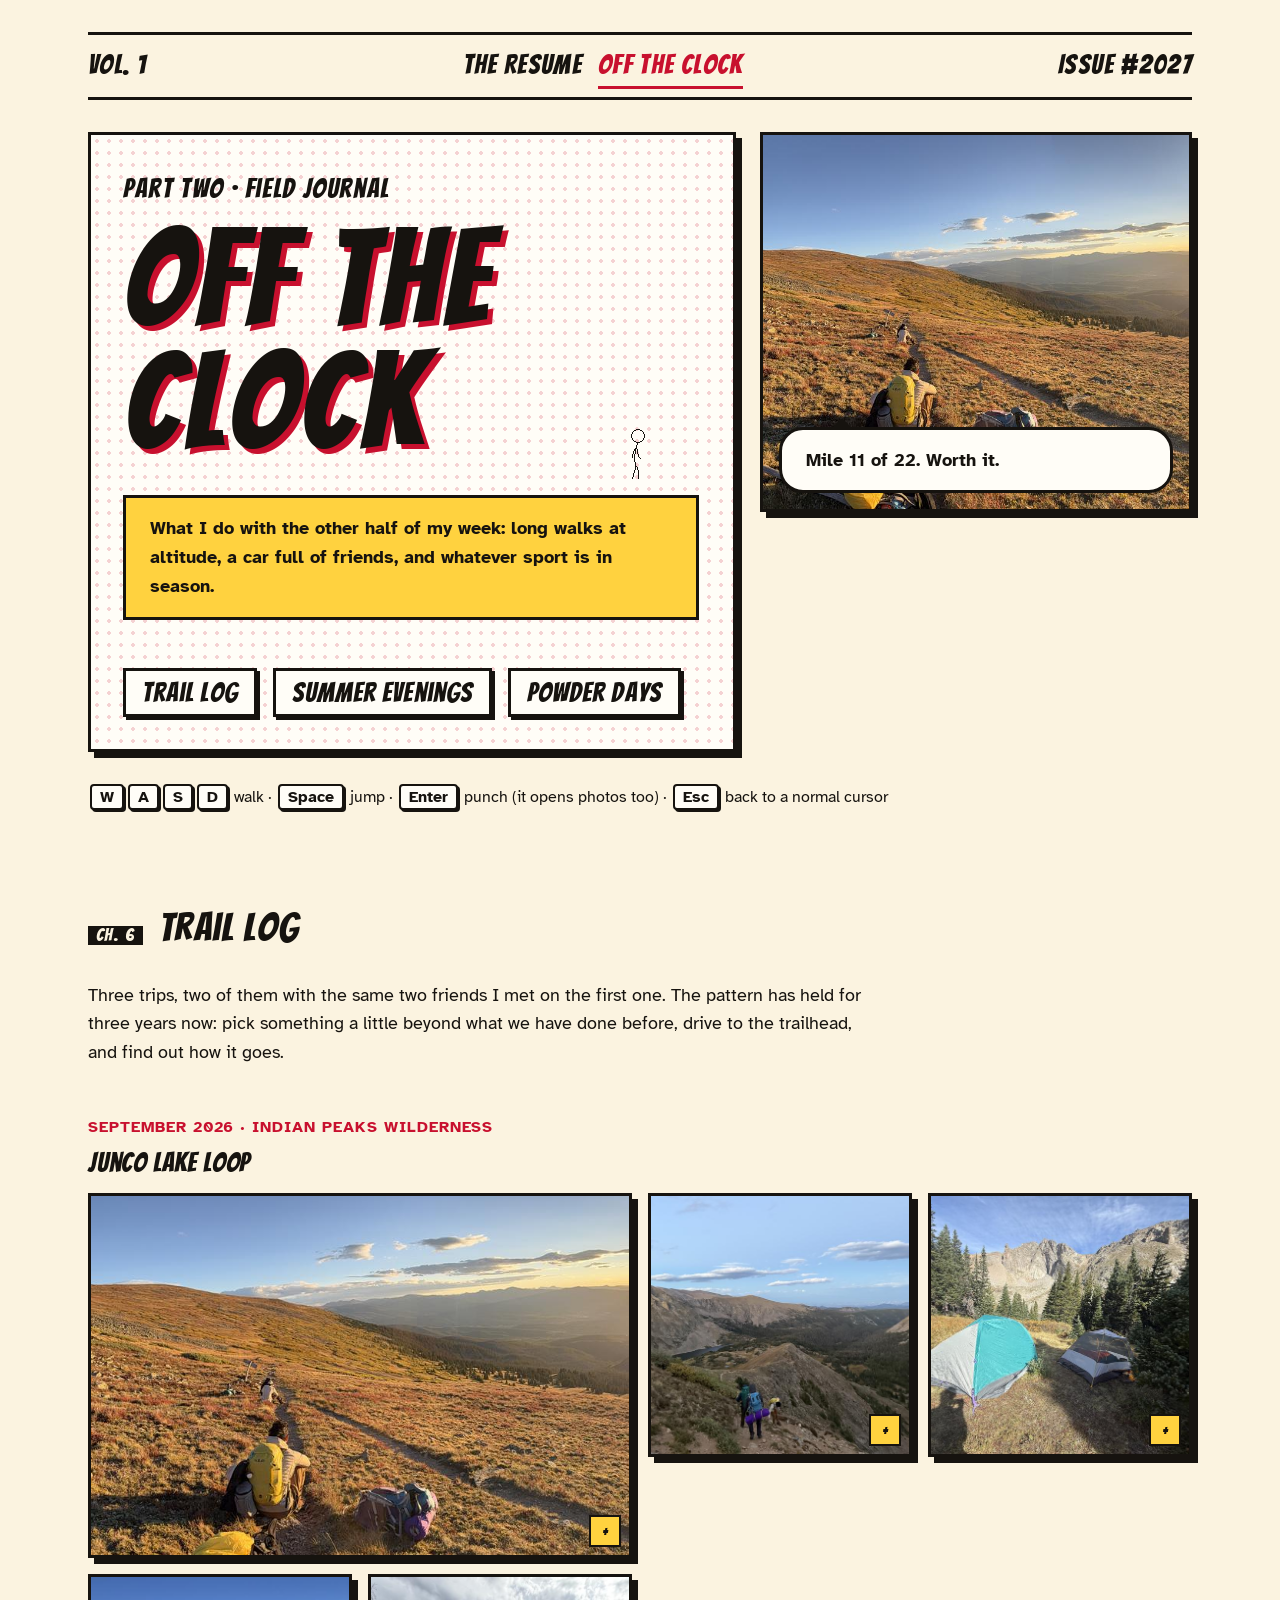
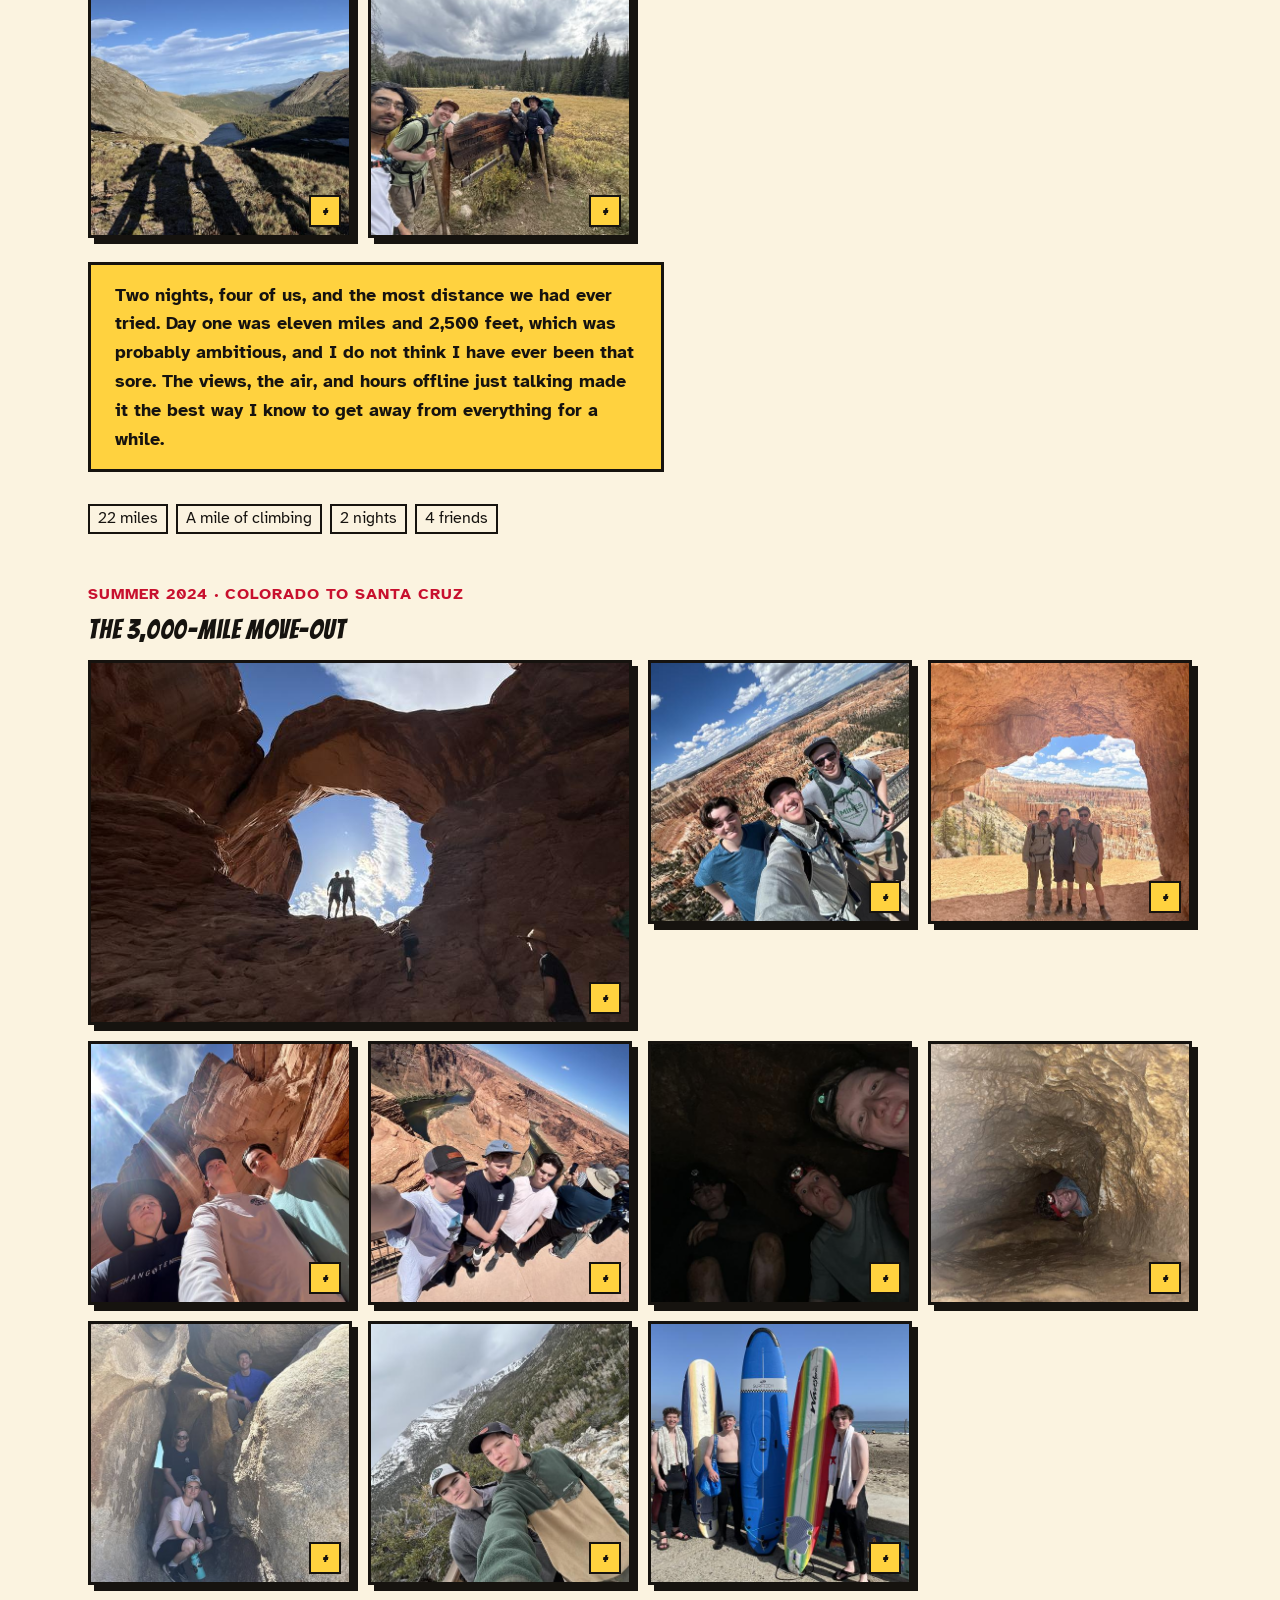
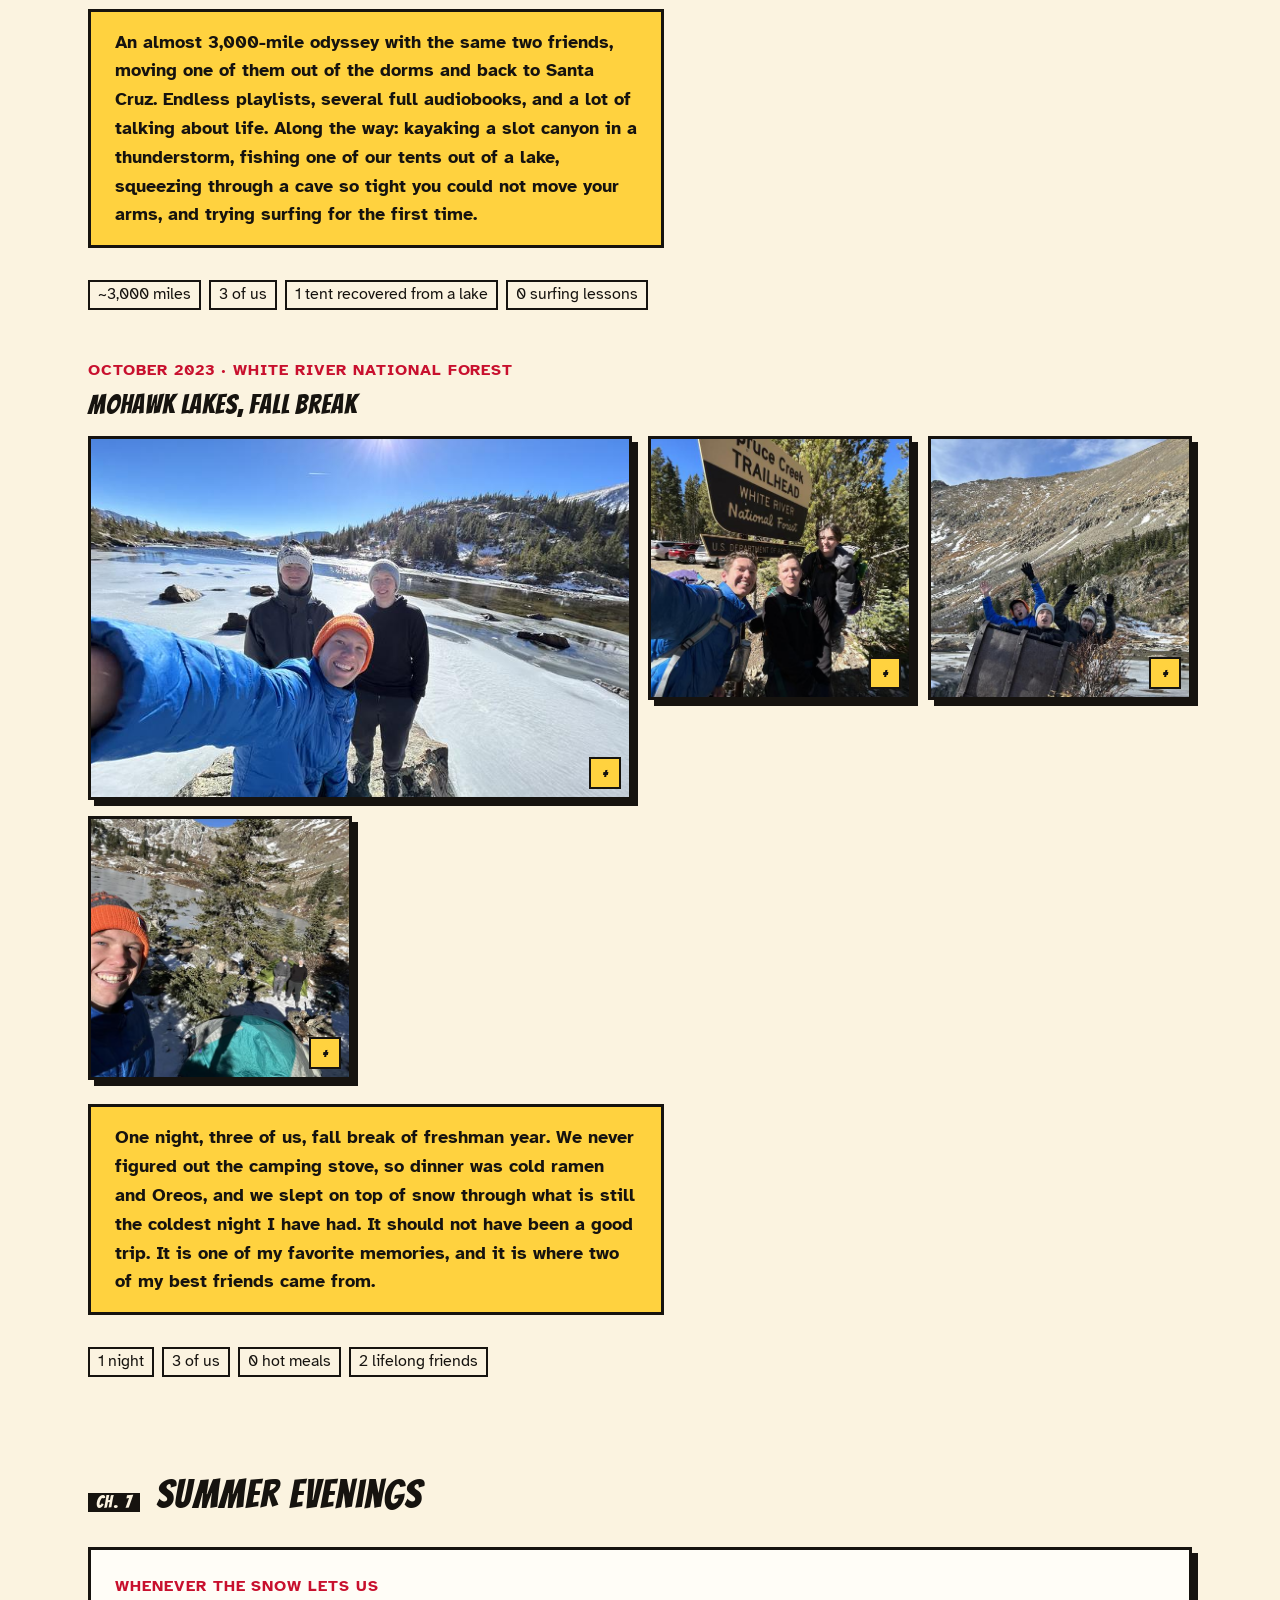
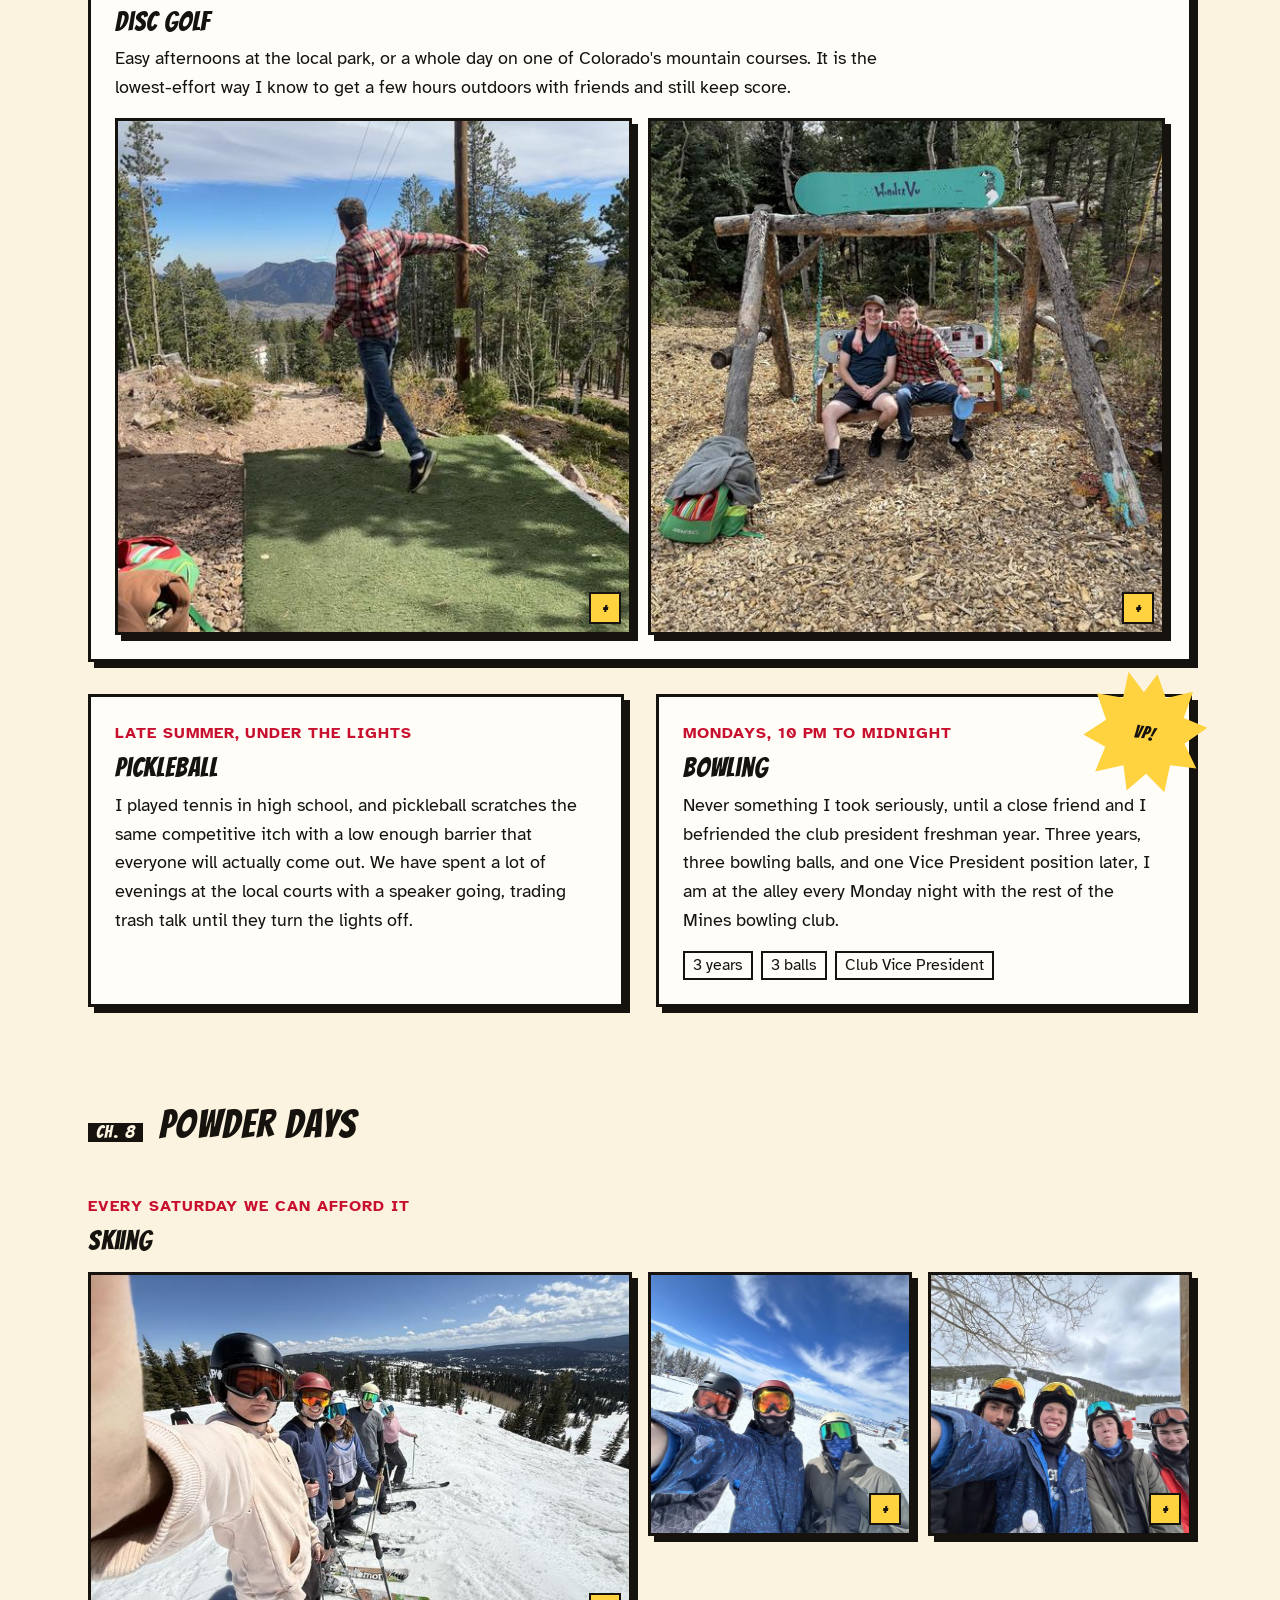
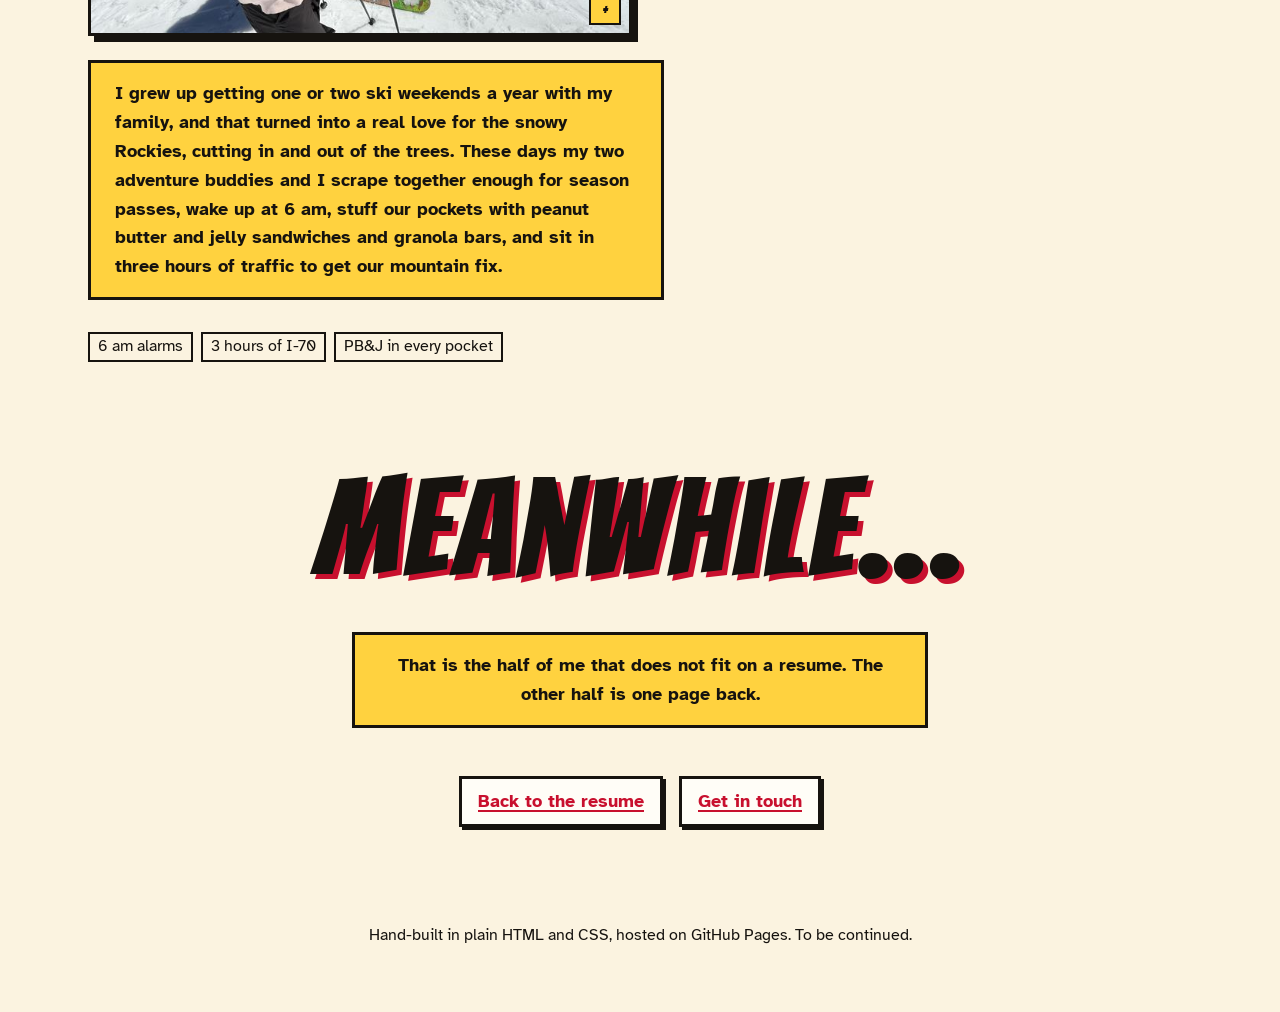
==== commit e2a2fd3b: "Correct and expand the Off the Clock photo captions Fix people counts and the minecart and Wondervu " ====
--- a/adventures.html
+++ b/adventures.html
@@ -83,16 +83,9 @@
         <ul class="strip">
           <li class="shot wide">
             <a class="shot-frame" href="img/backpacking-2026/backpacking-sunset.jpg"
-               data-caption="Golden hour above treeline, packs off for the first time all day.">
+               data-caption="Day one, 11 miles in. Packs off above treeline to watch the sunset.">
               <img src="img/backpacking-2026/backpacking-sunset-thumb.jpg" width="700" height="615" loading="lazy" decoding="async"
                    alt="Backpacks and hikers resting on a golden tundra ridge at sunset, mountain ranges layered into the distance">
-            </a>
-          </li>
-          <li class="shot">
-            <a class="shot-frame" href="img/backpacking-2026/backpacking-sign.jpg"
-               data-caption="The whole crew at the wilderness boundary, before the weather caught up with us.">
-              <img src="img/backpacking-2026/backpacking-sign-thumb.jpg" width="700" height="525" loading="lazy" decoding="async"
-                   alt="Four of us in backpacks grinning beside a wooden Indian Peaks Wilderness sign, a wide meadow and storm clouds behind">
             </a>
           </li>
           <li class="shot">
@@ -111,9 +104,16 @@
           </li>
           <li class="shot">
             <a class="shot-frame" href="img/backpacking-2026/backpacking-shadows.jpg"
-               data-caption="Early light, long shadows, and a lake to walk around before breakfast.">
+               data-caption="Evening, just over the summit, looking down at the lake where we would pitch the tents.">
               <img src="img/backpacking-2026/backpacking-shadows-thumb.jpg" width="525" height="700" loading="lazy" decoding="async"
-                   alt="Two long human shadows stretched across a tundra slope above an alpine lake under a clear blue sky">
+                   alt="Three long human shadows stretched across a tundra slope above an alpine lake under a clear blue sky">
+            </a>
+          </li>
+          <li class="shot">
+            <a class="shot-frame" href="img/backpacking-2026/backpacking-sign.jpg"
+               data-caption="Back at the Indian Peaks Wilderness sign on the way out, three days and 22 miles later, just ahead of the weather.">
+              <img src="img/backpacking-2026/backpacking-sign-thumb.jpg" width="700" height="525" loading="lazy" decoding="async"
+                   alt="Four of us in backpacks grinning beside a wooden Indian Peaks Wilderness sign, a wide meadow and storm clouds behind">
             </a>
           </li>
         </ul>
@@ -160,7 +160,7 @@
           </li>
           <li class="shot">
             <a class="shot-frame" href="img/roadtrip-2024/antelope-canyon.jpg"
-               data-caption="Looking straight up out of a slot canyon near Page, Arizona.">
+               data-caption="The slot canyon near Page, Arizona, that we kayaked into, the same one where the thunderstorm found us.">
               <img src="img/roadtrip-2024/antelope-canyon-thumb.jpg" width="525" height="700" loading="lazy" decoding="async"
                    alt="Looking up at three of us standing between the narrow red sandstone walls of a slot canyon">
             </a>
@@ -188,9 +188,9 @@
           </li>
           <li class="shot">
             <a class="shot-frame" href="img/roadtrip-2024/joshua-tree.jpg"
-               data-caption="Joshua Tree. We found a gap in the boulders and all four fit.">
+               data-caption="Joshua Tree. We found a gap in the boulders and all three of us fit.">
               <img src="img/roadtrip-2024/joshua-tree-thumb.jpg" width="700" height="525" loading="lazy" decoding="async"
-                   alt="Four of us wedged into a narrow gap between giant rounded granite boulders">
+                   alt="Three of us wedged into a narrow gap between giant rounded granite boulders">
             </a>
           </li>
           <li class="shot">
@@ -245,7 +245,7 @@
           </li>
           <li class="shot">
             <a class="shot-frame" href="img/backpacking-2023/backpacking-minecart.jpg"
-               data-caption="An old mining cart left on the hillside, too good to walk past.">
+               data-caption="An old mining cart by the frozen lake. Of course we all climbed in.">
               <img src="img/backpacking-2023/backpacking-minecart-thumb.jpg" width="700" height="525" loading="lazy" decoding="async"
                    alt="Three of us piled into an old rusted mining cart with our arms in the air, a snow-dusted mountainside behind">
             </a>
@@ -289,16 +289,16 @@
           <ul class="strip two">
             <li class="shot">
               <a class="shot-frame" href="img/disc-golf/disc-golf-throw.jpg"
-                 data-caption="Teeing off at a mountain course with the whole valley in front of you.">
+                 data-caption="Me teeing off at Wondervu, with the whole valley out in front.">
                 <img src="img/disc-golf/disc-golf-throw-thumb.jpg" width="525" height="700" loading="lazy" decoding="async"
                      alt="Mid-throw on a mountain disc golf tee pad, pines and a distant peak beyond">
               </a>
             </li>
             <li class="shot">
               <a class="shot-frame" href="img/disc-golf/disc-golf-cam.jpg"
-                 data-caption="The swing at Wander Vu, which is an excellent place to lose a disc.">
+                 data-caption="The swing at Wondervu, which is an excellent place to lose a disc.">
                 <img src="img/disc-golf/disc-golf-cam-thumb.jpg" width="525" height="700" loading="lazy" decoding="async"
-                     alt="Two of us sitting on a log swing under a snowboard sign reading Wander Vu, discs in hand">
+                     alt="Two of us sitting on a log swing under a snowboard sign reading WonderVu, discs in hand">
               </a>
             </li>
           </ul>
@@ -345,9 +345,9 @@
         <ul class="strip">
           <li class="shot wide">
             <a class="shot-frame" href="img/skiing/skiing-steamboat.jpg"
-               data-caption="Steamboat, top of the mountain, everyone still upright.">
+               data-caption="Spring skiing at Steamboat: shedding layers to cool off and squeezing in the last runs of the year.">
               <img src="img/skiing/skiing-steamboat-thumb.jpg" width="700" height="525" loading="lazy" decoding="async"
-                   alt="Six of us lined up on skis and snowboards at the top of a wide sunlit slope at Steamboat">
+                   alt="Six of us lined up on skis and snowboards on a wide sunlit spring slope at Steamboat">
             </a>
           </li>
           <li class="shot">
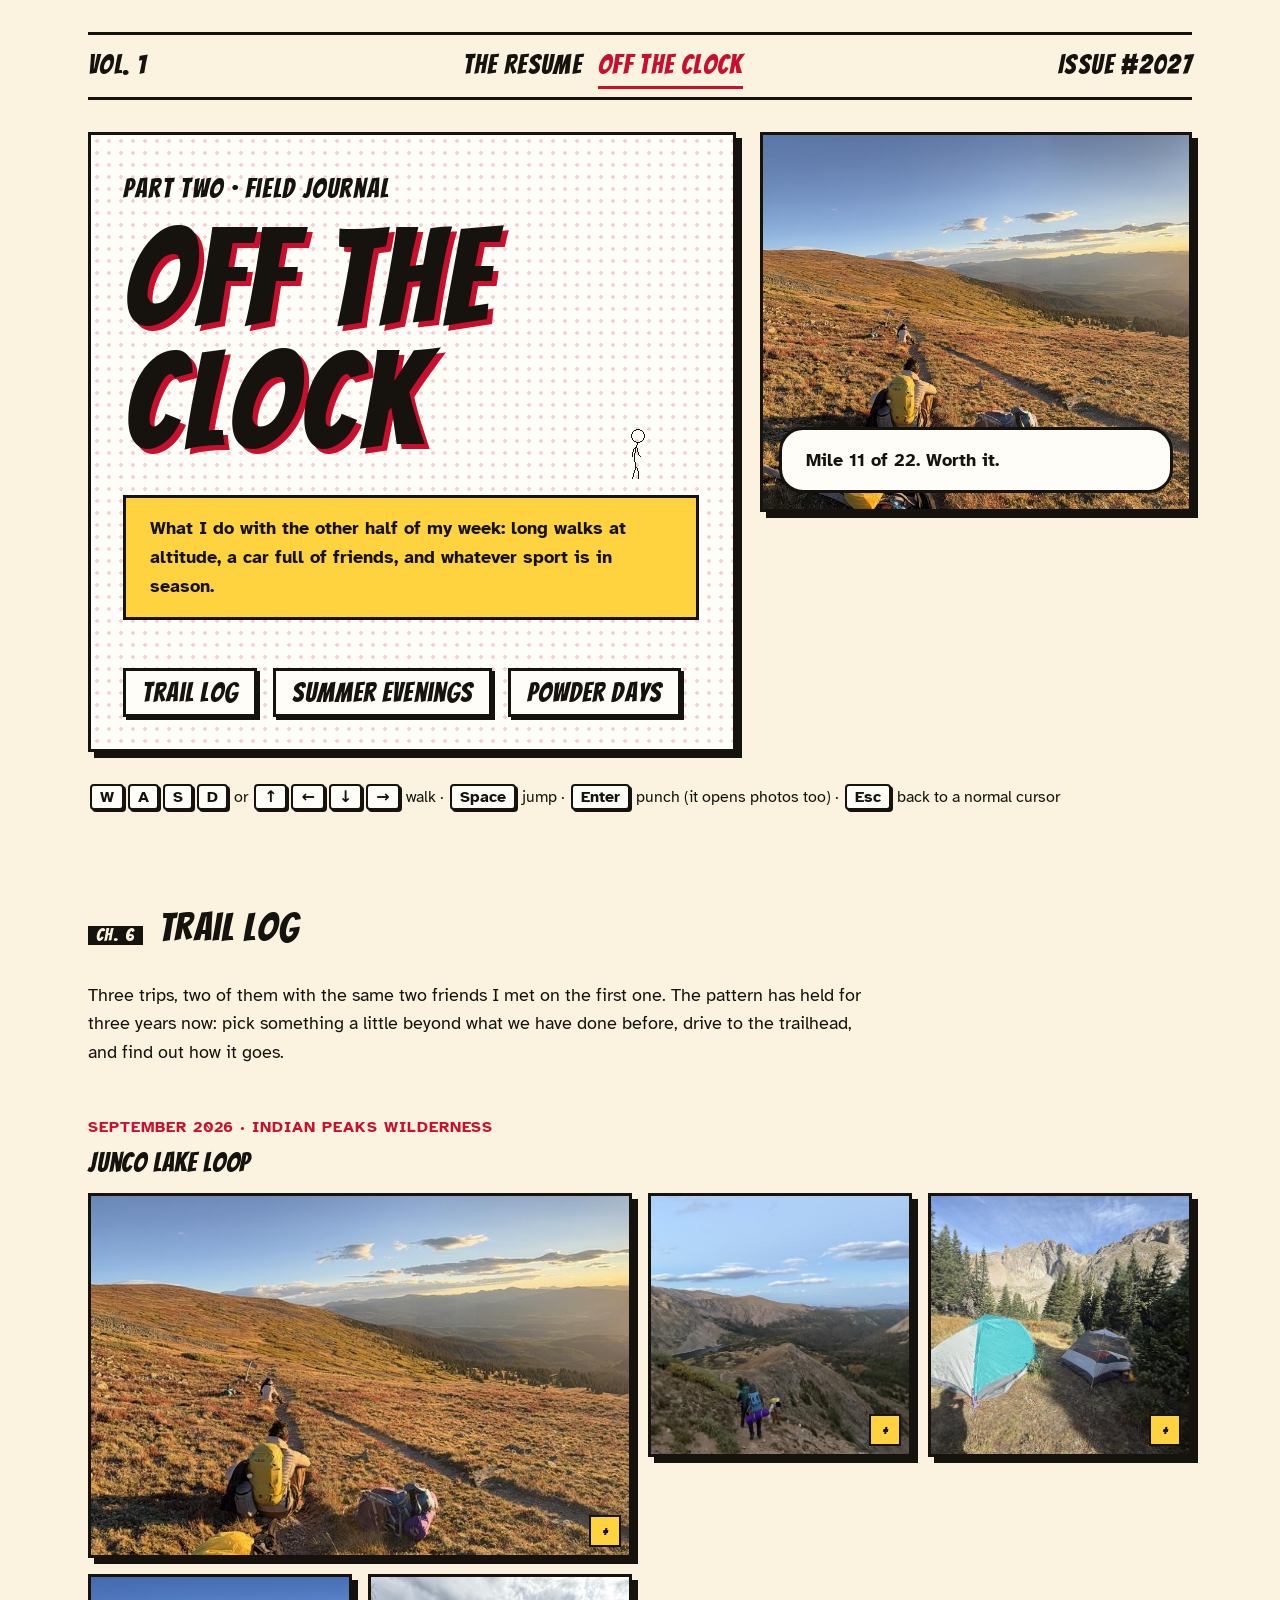
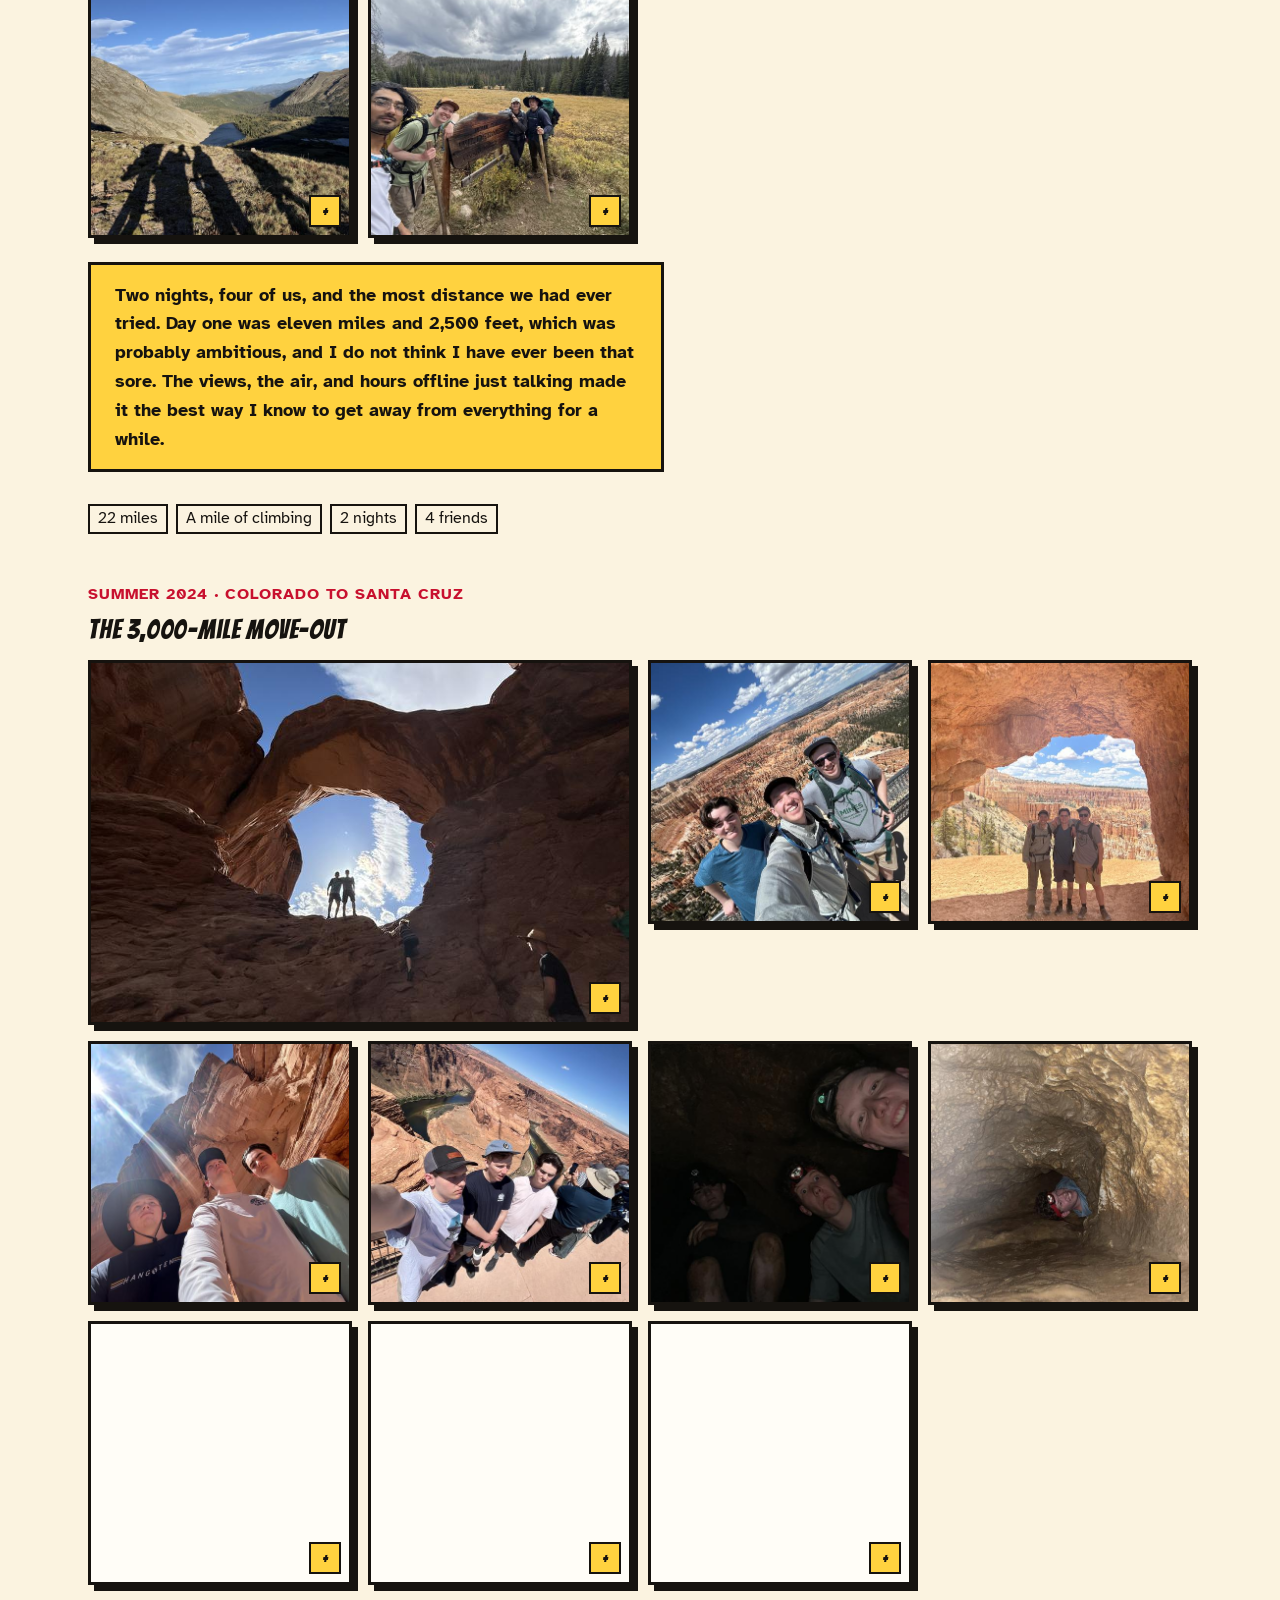
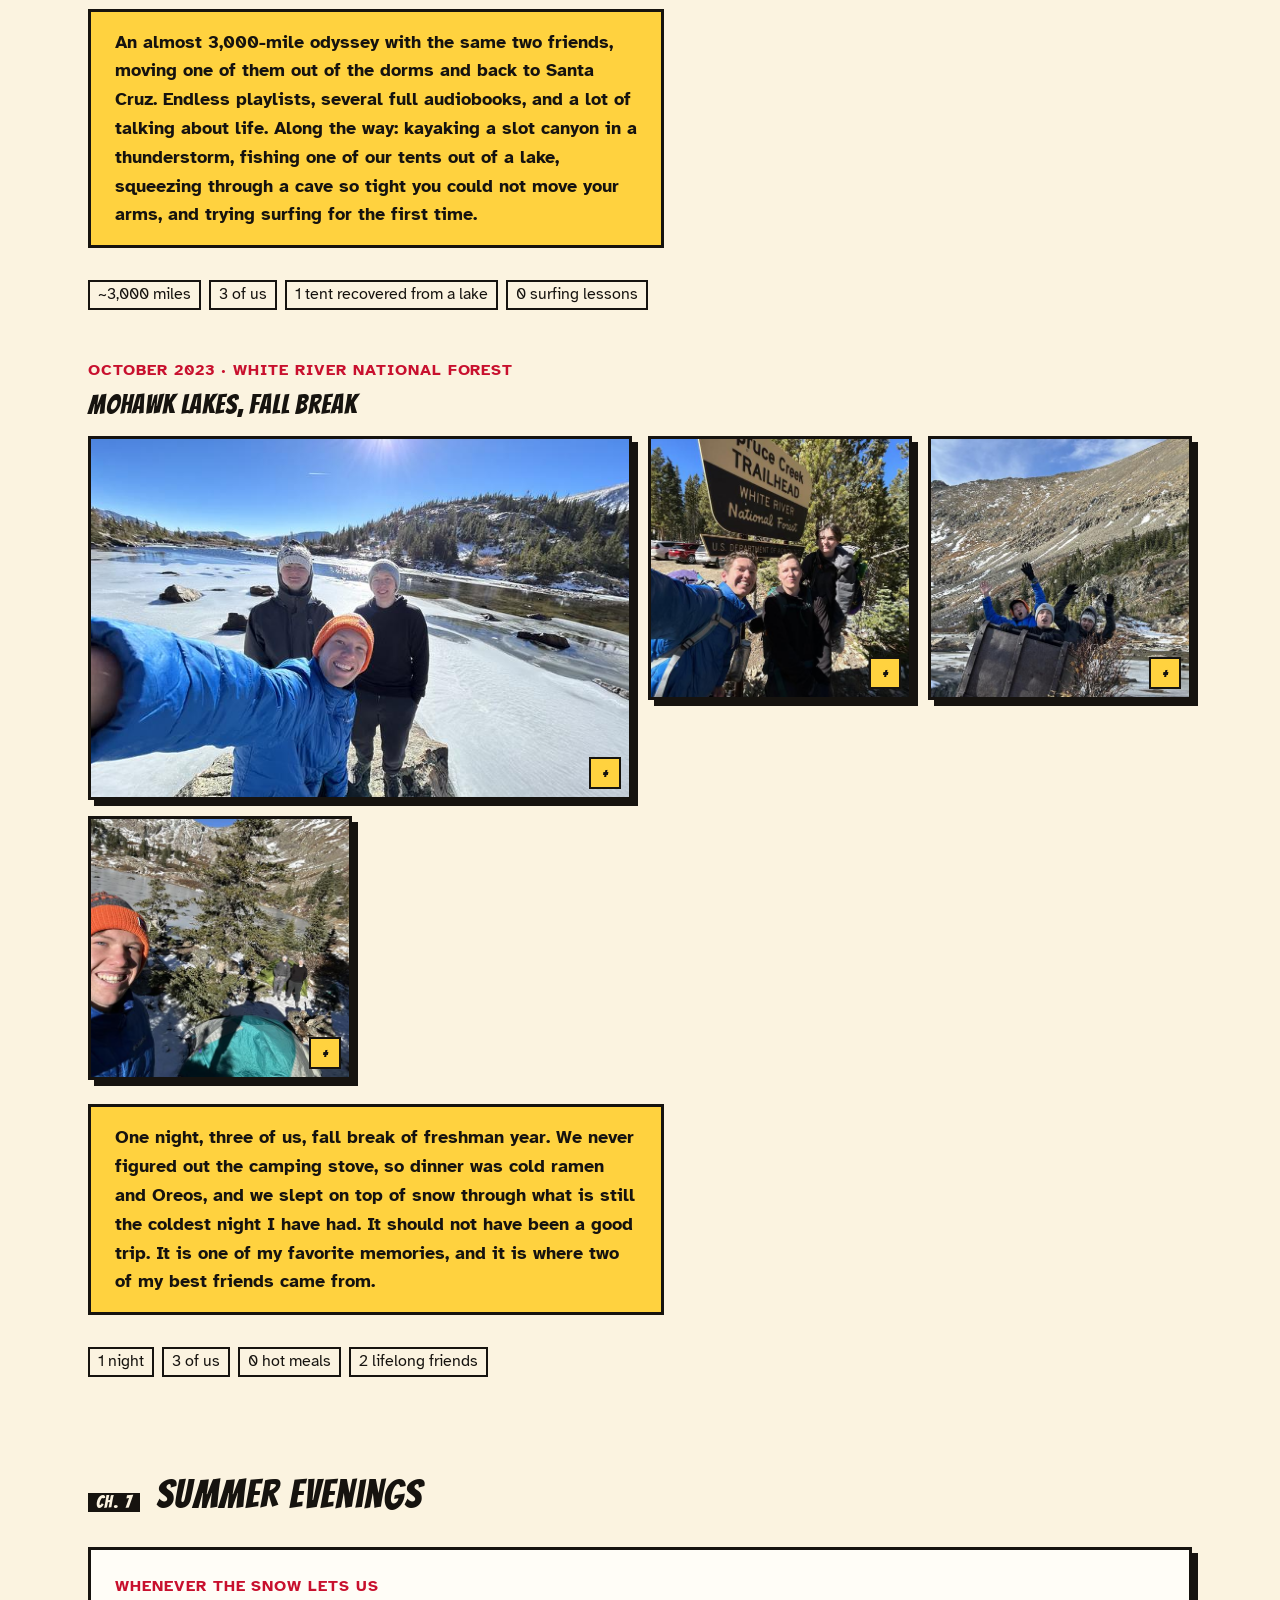
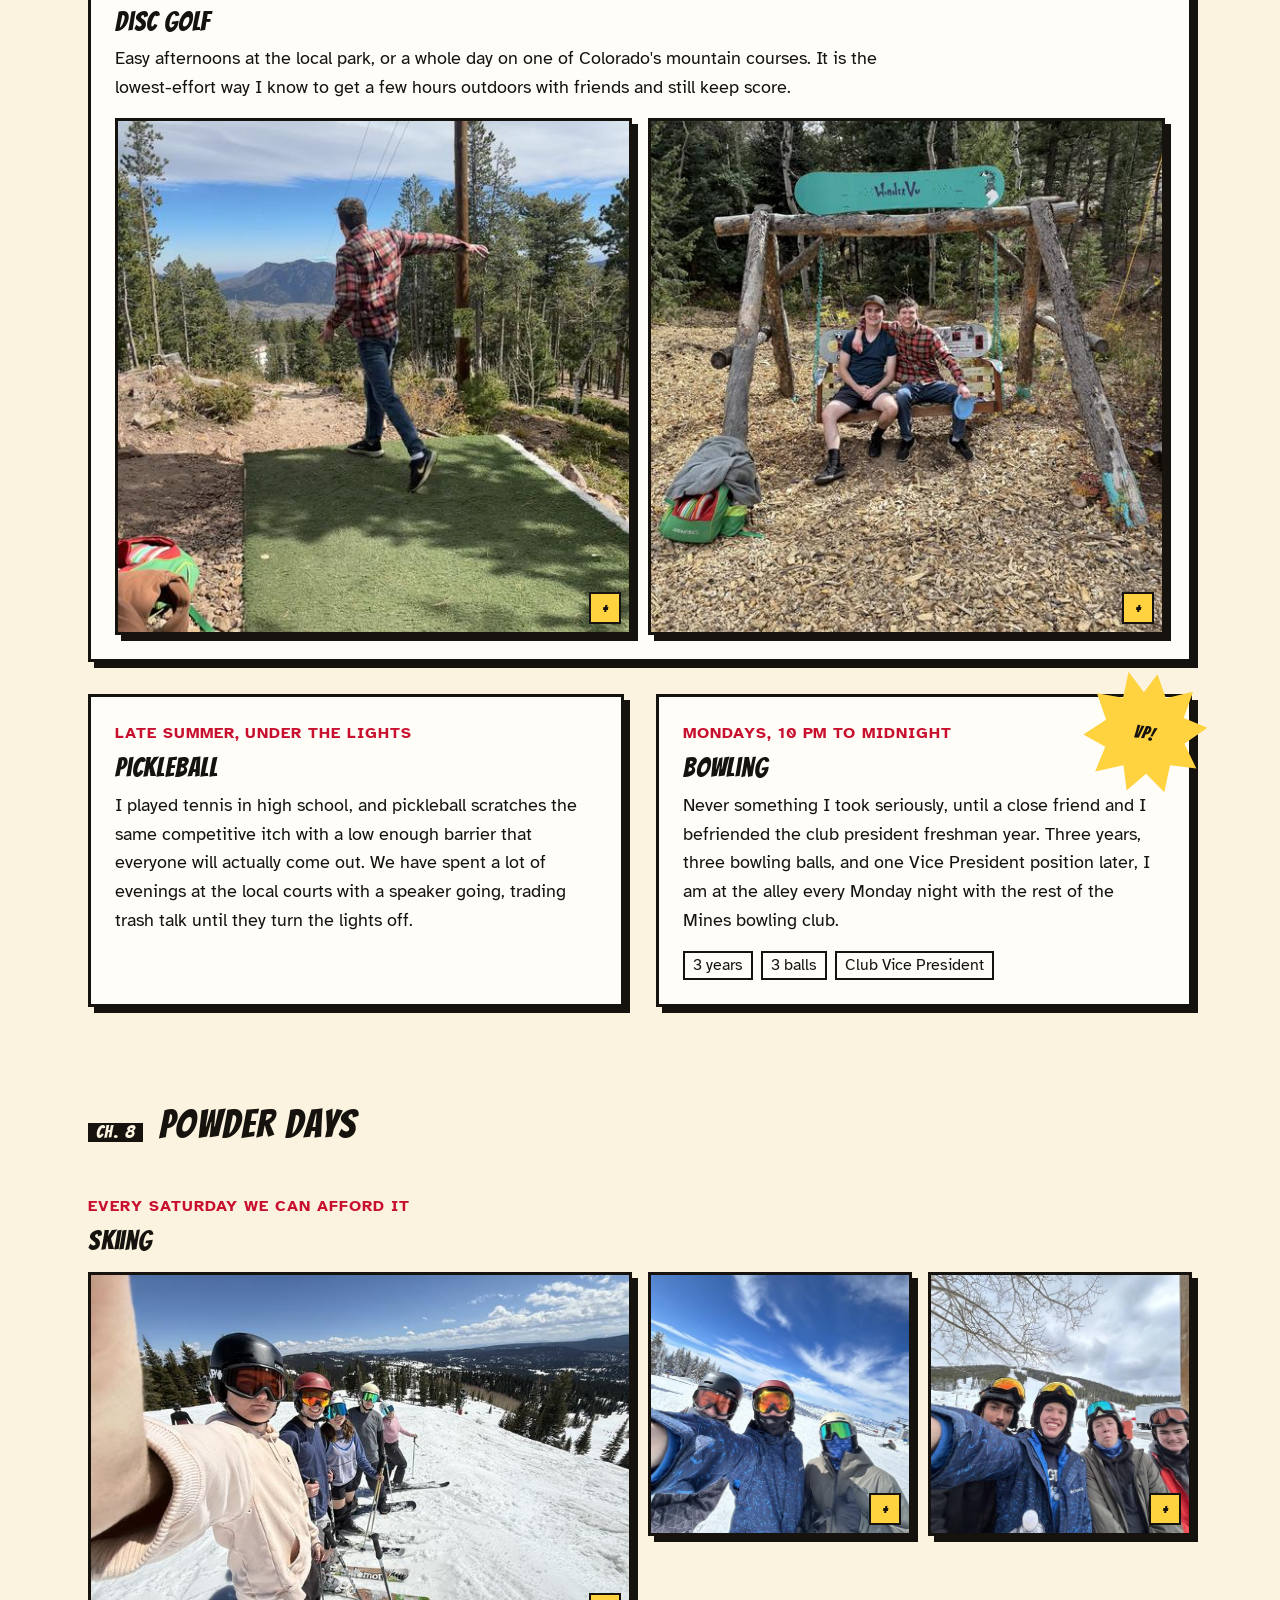
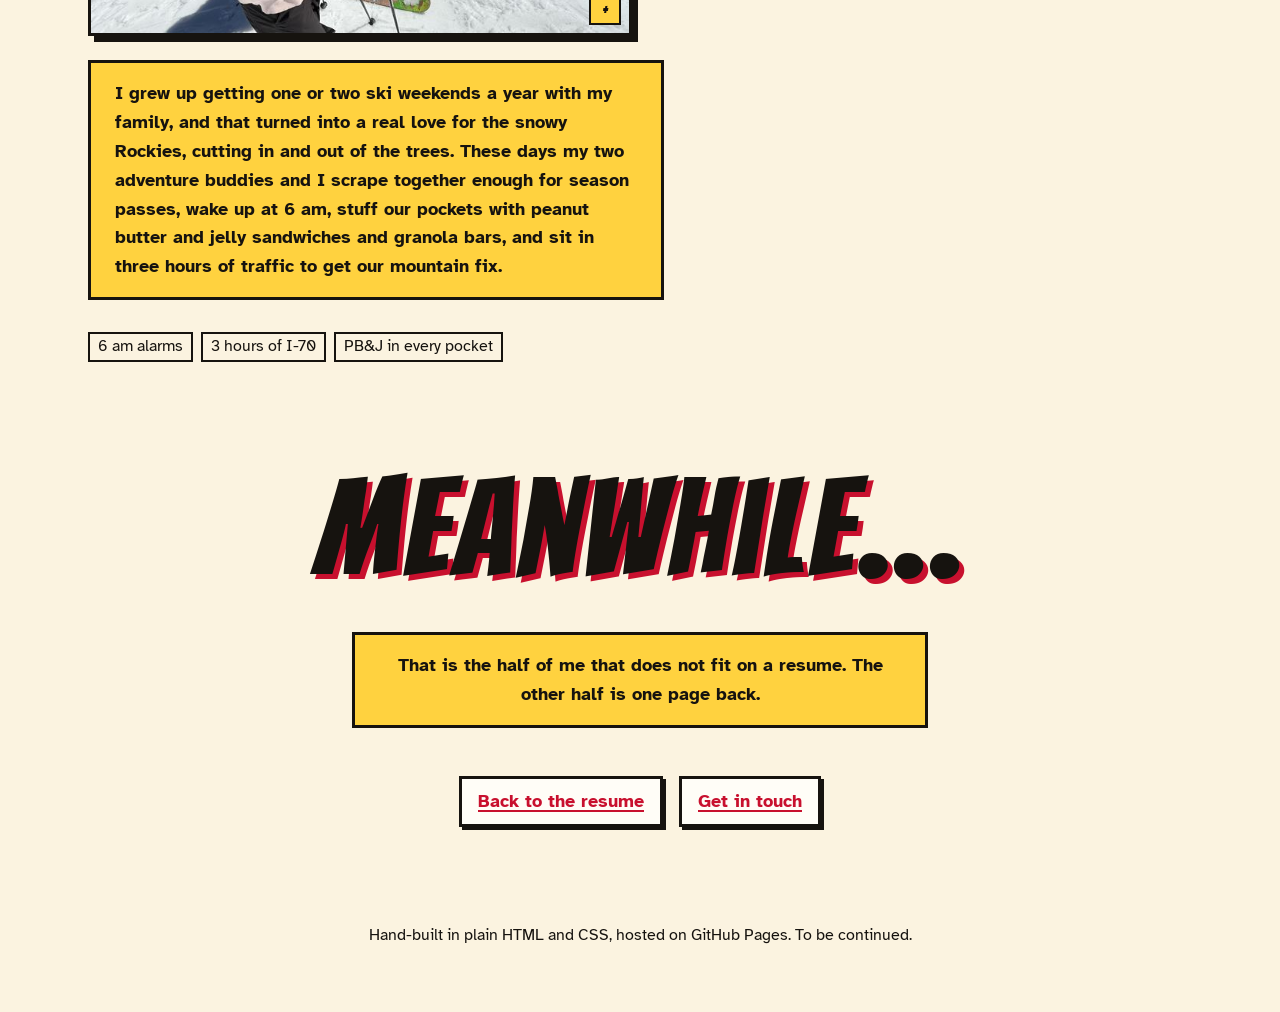
==== commit 8c0a52b0: "Let the arrow keys walk the stickman alongside WASD Arrows share the held-key logic with WASD, suppr" ====
--- a/adventures.html
+++ b/adventures.html
@@ -55,7 +55,7 @@
     </div>
 
     <p class="controls-hint">
-      <kbd>W</kbd><kbd>A</kbd><kbd>S</kbd><kbd>D</kbd> walk &middot;
+      <kbd>W</kbd><kbd>A</kbd><kbd>S</kbd><kbd>D</kbd> or <kbd>&uarr;</kbd><kbd>&larr;</kbd><kbd>&darr;</kbd><kbd>&rarr;</kbd> walk &middot;
       <kbd>Space</kbd> jump &middot;
       <kbd>Enter</kbd> punch (it opens photos too) &middot;
       <kbd>Esc</kbd> back to a normal cursor
